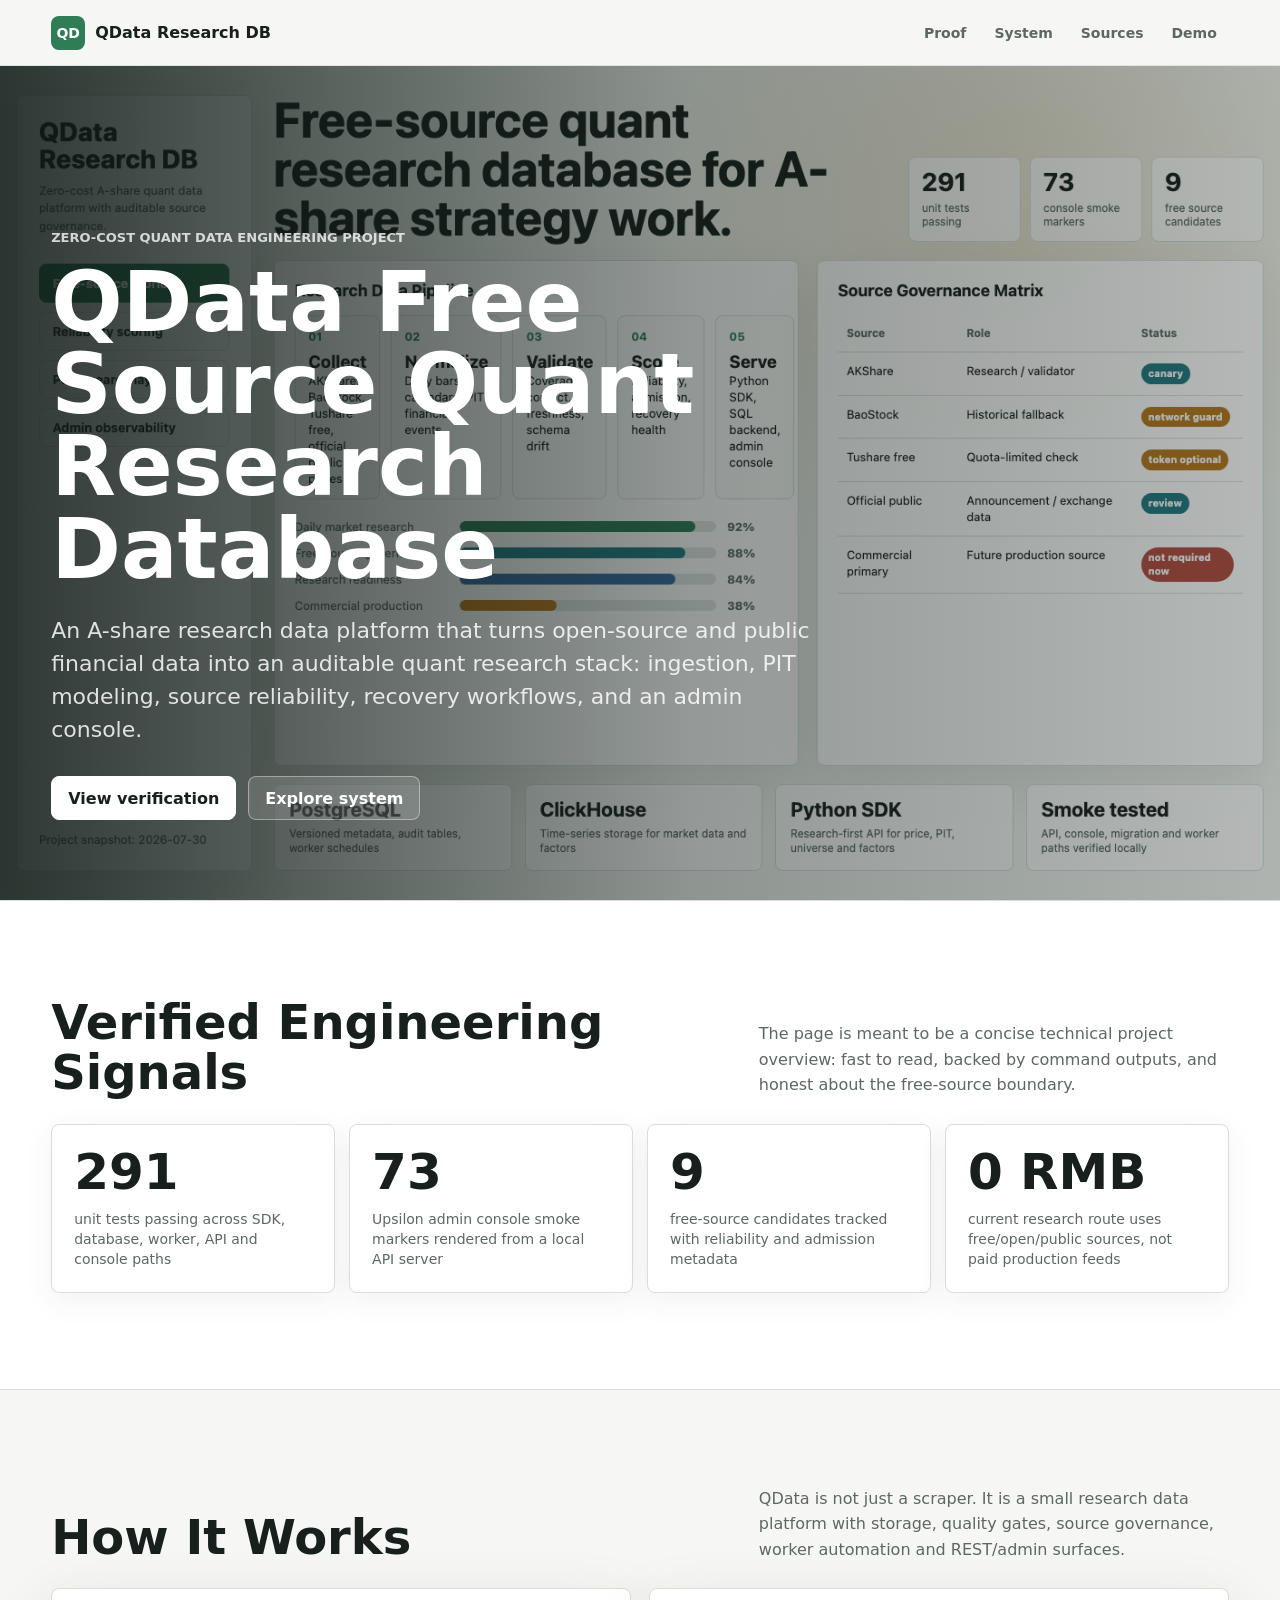
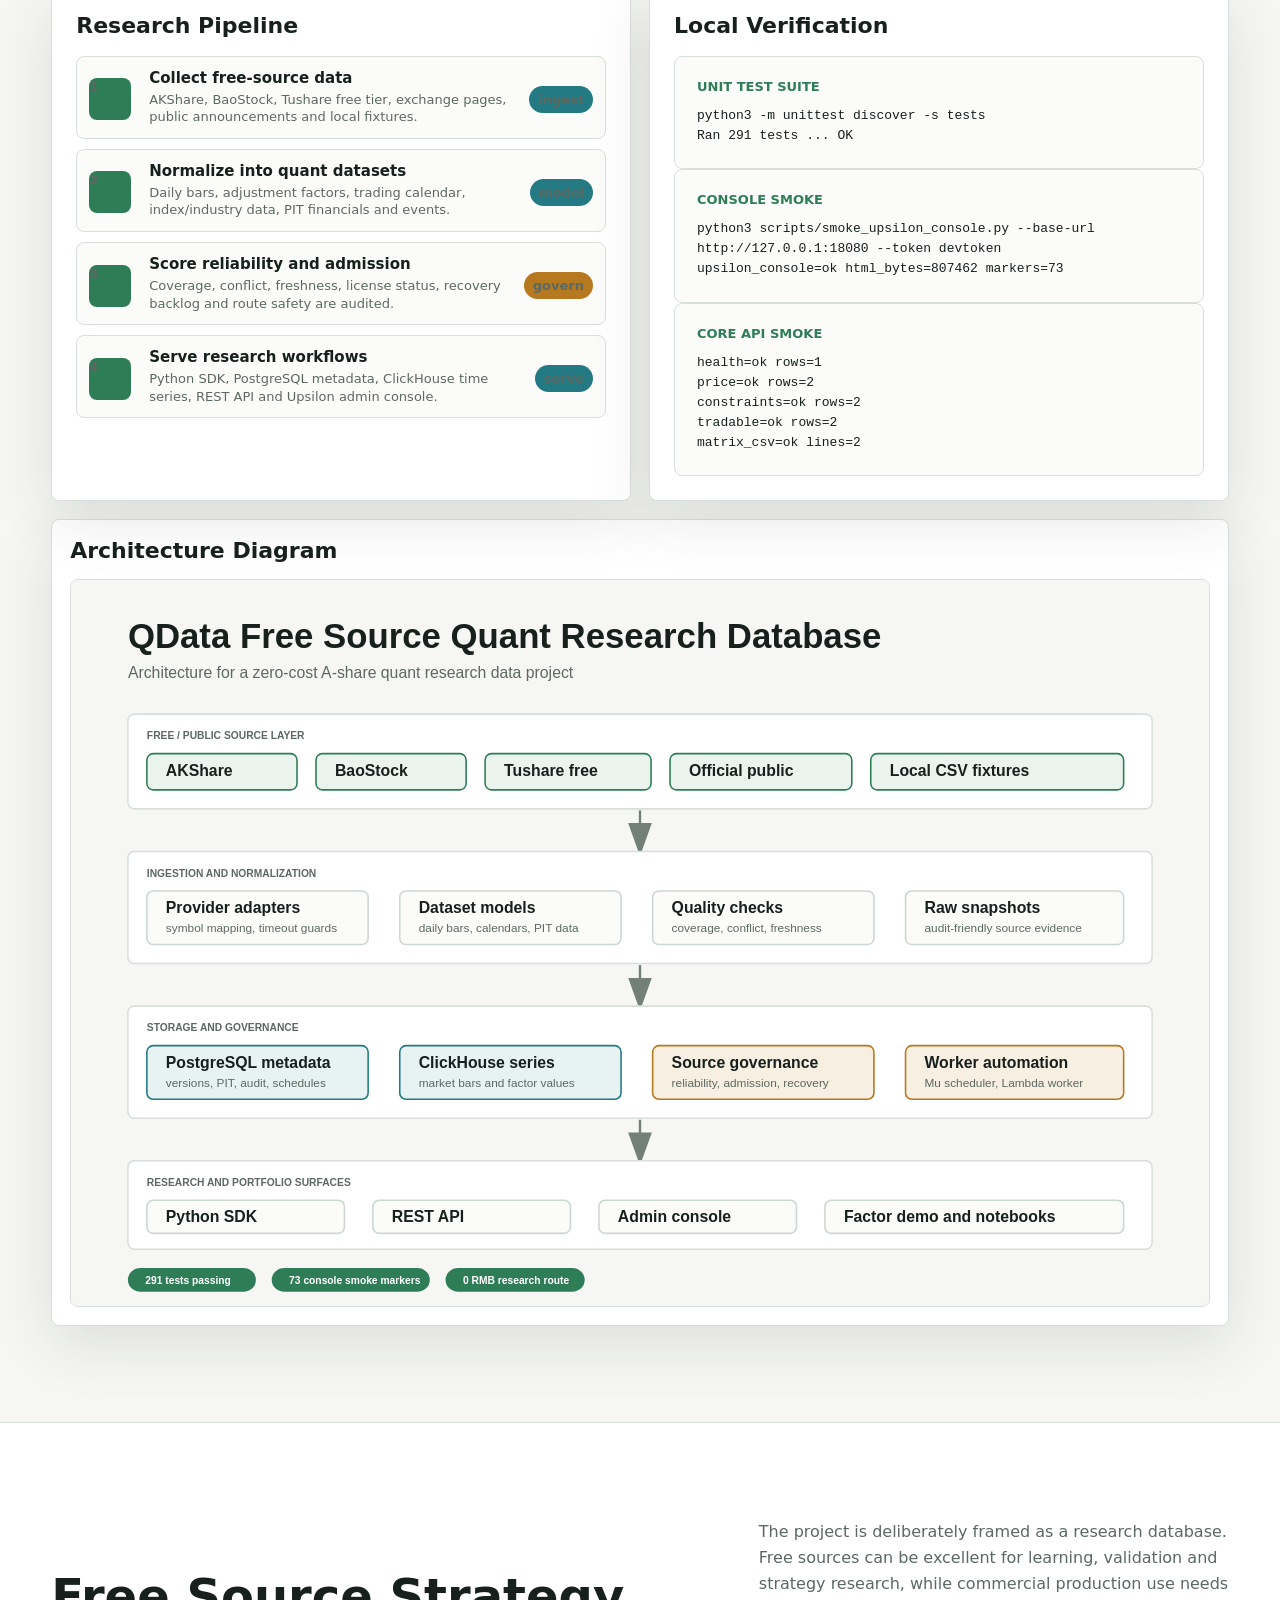
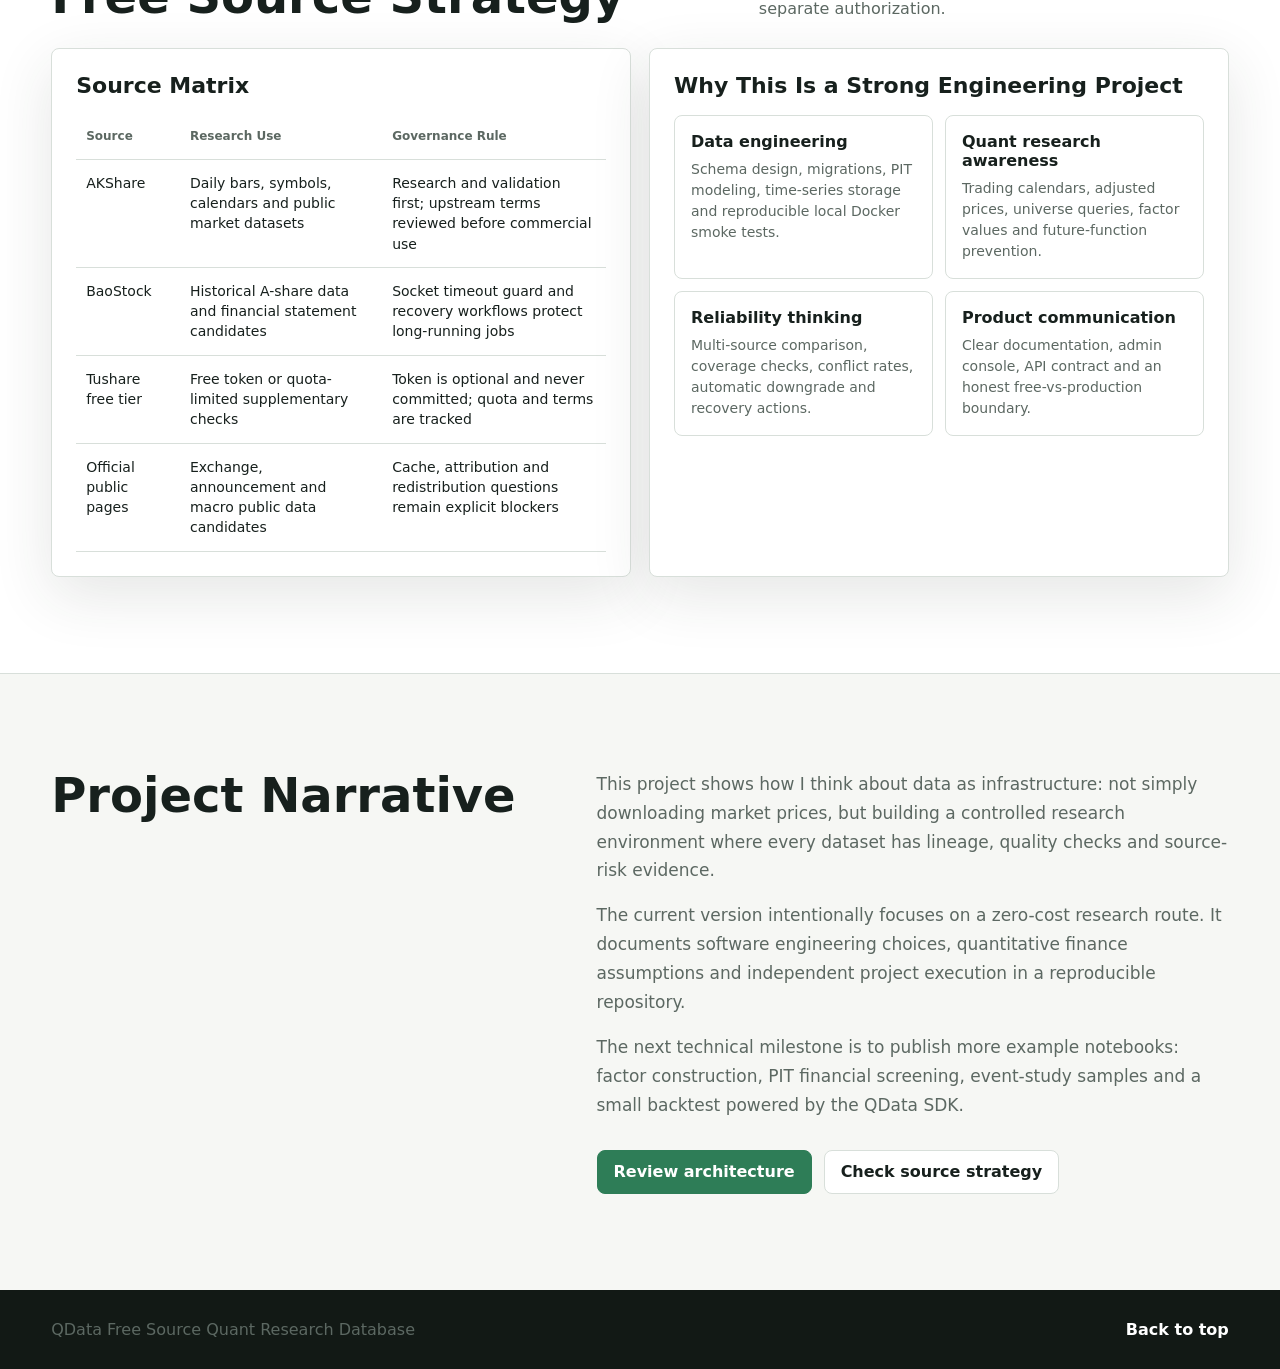
==== docs/index.html @ 0479c8e3 "Add QData free-source quant research database" ====
<!doctype html>
<html lang="en">
<head>
  <meta charset="utf-8">
  <meta name="viewport" content="width=device-width, initial-scale=1">
  <meta name="description" content="QData is a zero-cost A-share quant research database project built with free-source adapters, data quality checks, PIT research modeling and admin observability.">
  <title>QData Free Source Quant Research Database</title>
  <link rel="stylesheet" href="styles.css">
</head>
<body>
  <header class="topbar">
    <a class="brand" href="#top" aria-label="QData home">
      <span class="brand-mark">QD</span>
      <span>QData Research DB</span>
    </a>
    <nav class="nav" aria-label="Page sections">
      <a href="#proof">Proof</a>
      <a href="#system">System</a>
      <a href="#sources">Sources</a>
      <a href="#demo">Demo</a>
    </nav>
  </header>

  <main id="top">
    <section class="hero" aria-label="Project hero">
      <div class="hero-inner">
        <p class="eyebrow">Zero-cost quant data engineering project</p>
        <h1>QData Free Source Quant Research Database</h1>
        <p class="hero-copy">
          An A-share research data platform that turns open-source and public financial data into an auditable quant research stack: ingestion, PIT modeling, source reliability, recovery workflows, and an admin console.
        </p>
        <div class="hero-actions">
          <a class="button primary" href="#proof">View verification</a>
          <a class="button" href="#system">Explore system</a>
        </div>
      </div>
    </section>

    <section id="proof" class="section band">
      <div class="section-head">
        <h2 class="section-title">Verified Engineering Signals</h2>
        <p class="section-note">
          The page is meant to be a concise technical project overview: fast to read, backed by command outputs, and honest about the free-source boundary.
        </p>
      </div>
      <div class="metric-grid">
        <div class="metric">
          <strong>291</strong>
          <span>unit tests passing across SDK, database, worker, API and console paths</span>
        </div>
        <div class="metric">
          <strong>73</strong>
          <span>Upsilon admin console smoke markers rendered from a local API server</span>
        </div>
        <div class="metric">
          <strong>9</strong>
          <span>free-source candidates tracked with reliability and admission metadata</span>
        </div>
        <div class="metric">
          <strong>0 RMB</strong>
          <span>current research route uses free/open/public sources, not paid production feeds</span>
        </div>
      </div>
    </section>

    <section id="system" class="section">
      <div class="section-head">
        <h2 class="section-title">How It Works</h2>
        <p class="section-note">
          QData is not just a scraper. It is a small research data platform with storage, quality gates, source governance, worker automation and REST/admin surfaces.
        </p>
      </div>
      <div class="system-grid">
        <div class="panel">
          <h3>Research Pipeline</h3>
          <div class="pipeline">
            <div class="pipe-step">
              <span class="number">1</span>
              <div><b>Collect free-source data</b><span>AKShare, BaoStock, Tushare free tier, exchange pages, public announcements and local fixtures.</span></div>
              <span class="status">ingest</span>
            </div>
            <div class="pipe-step">
              <span class="number">2</span>
              <div><b>Normalize into quant datasets</b><span>Daily bars, adjustment factors, trading calendar, index/industry data, PIT financials and events.</span></div>
              <span class="status">model</span>
            </div>
            <div class="pipe-step">
              <span class="number">3</span>
              <div><b>Score reliability and admission</b><span>Coverage, conflict, freshness, license status, recovery backlog and route safety are audited.</span></div>
              <span class="status watch">govern</span>
            </div>
            <div class="pipe-step">
              <span class="number">4</span>
              <div><b>Serve research workflows</b><span>Python SDK, PostgreSQL metadata, ClickHouse time series, REST API and Upsilon admin console.</span></div>
              <span class="status">serve</span>
            </div>
          </div>
        </div>
        <div class="panel">
          <h3>Local Verification</h3>
          <div class="proof">
            <b>Unit test suite</b>
            <code>python3 -m unittest discover -s tests
Ran 291 tests ... OK</code>
          </div>
          <div class="proof">
            <b>Console smoke</b>
            <code>python3 scripts/smoke_upsilon_console.py --base-url http://127.0.0.1:18080 --token devtoken
upsilon_console=ok html_bytes=807462 markers=73</code>
          </div>
          <div class="proof">
            <b>Core API smoke</b>
            <code>health=ok rows=1
price=ok rows=2
constraints=ok rows=2
tradable=ok rows=2
matrix_csv=ok lines=2</code>
          </div>
        </div>
      </div>
      <div class="architecture-panel">
        <h3>Architecture Diagram</h3>
        <img src="assets/qdata-architecture.svg" alt="QData free-source quant research database architecture">
      </div>
    </section>

    <section id="sources" class="section band">
      <div class="section-head">
        <h2 class="section-title">Free Source Strategy</h2>
        <p class="section-note">
          The project is deliberately framed as a research database. Free sources can be excellent for learning, validation and strategy research, while commercial production use needs separate authorization.
        </p>
      </div>
      <div class="system-grid">
        <div class="panel table-scroll">
          <h3>Source Matrix</h3>
          <table class="source-table">
            <thead>
              <tr>
                <th>Source</th>
                <th>Research Use</th>
                <th>Governance Rule</th>
              </tr>
            </thead>
            <tbody>
              <tr>
                <td>AKShare</td>
                <td>Daily bars, symbols, calendars and public market datasets</td>
                <td>Research and validation first; upstream terms reviewed before commercial use</td>
              </tr>
              <tr>
                <td>BaoStock</td>
                <td>Historical A-share data and financial statement candidates</td>
                <td>Socket timeout guard and recovery workflows protect long-running jobs</td>
              </tr>
              <tr>
                <td>Tushare free tier</td>
                <td>Free token or quota-limited supplementary checks</td>
                <td>Token is optional and never committed; quota and terms are tracked</td>
              </tr>
              <tr>
                <td>Official public pages</td>
                <td>Exchange, announcement and macro public data candidates</td>
                <td>Cache, attribution and redistribution questions remain explicit blockers</td>
              </tr>
            </tbody>
          </table>
        </div>
        <div class="panel">
          <h3>Why This Is a Strong Engineering Project</h3>
          <div class="skills">
            <div class="skill"><b>Data engineering</b><span>Schema design, migrations, PIT modeling, time-series storage and reproducible local Docker smoke tests.</span></div>
            <div class="skill"><b>Quant research awareness</b><span>Trading calendars, adjusted prices, universe queries, factor values and future-function prevention.</span></div>
            <div class="skill"><b>Reliability thinking</b><span>Multi-source comparison, coverage checks, conflict rates, automatic downgrade and recovery actions.</span></div>
            <div class="skill"><b>Product communication</b><span>Clear documentation, admin console, API contract and an honest free-vs-production boundary.</span></div>
          </div>
        </div>
      </div>
    </section>

    <section id="demo" class="section">
      <div class="story">
        <div>
          <h2 class="section-title">Project Narrative</h2>
        </div>
        <div>
          <p>
            This project shows how I think about data as infrastructure: not simply downloading market prices, but building a controlled research environment where every dataset has lineage, quality checks and source-risk evidence.
          </p>
          <p>
            The current version intentionally focuses on a zero-cost research route. It documents software engineering choices, quantitative finance assumptions and independent project execution in a reproducible repository.
          </p>
          <p>
            The next technical milestone is to publish more example notebooks: factor construction, PIT financial screening, event-study samples and a small backtest powered by the QData SDK.
          </p>
          <div class="hero-actions">
            <a class="button primary" href="#system">Review architecture</a>
            <a class="button" href="#sources">Check source strategy</a>
          </div>
        </div>
      </div>
    </section>
  </main>

  <footer class="footer">
    <div class="footer-inner">
      <span>QData Free Source Quant Research Database</span>
      <a href="#top">Back to top</a>
    </div>
  </footer>
</body>
</html>
---- docs/styles.css ----
:root {
  --ink: #17201d;
  --muted: #5c6862;
  --paper: #f6f7f4;
  --panel: #ffffff;
  --line: #d8dfda;
  --green: #2e7d57;
  --teal: #247a83;
  --gold: #b7791f;
  --blue: #396a9f;
  --red: #b44d42;
  --shadow: 0 18px 60px rgba(39, 51, 45, 0.12);
}

* {
  box-sizing: border-box;
}

html {
  scroll-behavior: smooth;
}

body {
  margin: 0;
  color: var(--ink);
  background: var(--paper);
  font-family: Inter, ui-sans-serif, system-ui, -apple-system, BlinkMacSystemFont, "Segoe UI", sans-serif;
}

a {
  color: inherit;
  text-decoration: none;
}

.topbar {
  position: sticky;
  top: 0;
  z-index: 20;
  display: flex;
  align-items: center;
  justify-content: space-between;
  gap: 20px;
  min-height: 66px;
  padding: 0 clamp(18px, 4vw, 56px);
  border-bottom: 1px solid rgba(216, 223, 218, 0.76);
  background: rgba(246, 247, 244, 0.92);
  backdrop-filter: blur(16px);
}

.brand {
  display: flex;
  align-items: center;
  gap: 10px;
  min-width: 0;
  font-weight: 780;
  letter-spacing: 0;
}

.brand-mark {
  display: grid;
  place-items: center;
  width: 34px;
  height: 34px;
  flex: 0 0 auto;
  border-radius: 8px;
  color: #fff;
  background: var(--green);
  font-size: 14px;
}

.nav {
  display: flex;
  align-items: center;
  gap: 4px;
}

.nav a {
  border-radius: 8px;
  padding: 9px 12px;
  color: var(--muted);
  font-size: 14px;
  font-weight: 650;
}

.nav a:hover {
  color: var(--ink);
  background: #e8eee9;
}

.hero {
  min-height: calc(100vh - 66px);
  display: grid;
  align-items: end;
  padding: clamp(72px, 11vw, 150px) clamp(18px, 4vw, 56px) clamp(40px, 7vw, 80px);
  color: #fff;
  background-image:
    linear-gradient(90deg, rgba(13, 24, 20, 0.86), rgba(13, 24, 20, 0.44) 54%, rgba(13, 24, 20, 0.30)),
    url("assets/qdata-research-preview.png");
  background-size: cover;
  background-position: center;
}

.hero-inner {
  width: min(980px, 100%);
}

.eyebrow {
  margin: 0 0 16px;
  color: rgba(255, 255, 255, 0.78);
  font-size: 13px;
  font-weight: 760;
  letter-spacing: 0;
  text-transform: uppercase;
}

h1 {
  max-width: 860px;
  margin: 0;
  font-size: clamp(42px, 7vw, 84px);
  line-height: 0.98;
  letter-spacing: 0;
}

.hero-copy {
  max-width: 760px;
  margin: 24px 0 0;
  color: rgba(255, 255, 255, 0.84);
  font-size: clamp(17px, 2vw, 22px);
  line-height: 1.5;
}

.hero-actions {
  display: flex;
  flex-wrap: wrap;
  gap: 12px;
  margin-top: 30px;
}

.button {
  display: inline-flex;
  align-items: center;
  justify-content: center;
  min-height: 44px;
  border: 1px solid rgba(255, 255, 255, 0.38);
  border-radius: 8px;
  padding: 0 16px;
  color: #fff;
  font-weight: 720;
  background: rgba(255, 255, 255, 0.14);
}

.button.primary {
  color: var(--ink);
  border-color: #fff;
  background: #fff;
}

.section .button {
  color: var(--ink);
  border-color: var(--line);
  background: #fff;
}

.section .button.primary {
  color: #fff;
  border-color: var(--green);
  background: var(--green);
}

.section {
  padding: clamp(56px, 8vw, 96px) clamp(18px, 4vw, 56px);
}

.section.band {
  border-block: 1px solid var(--line);
  background: #fff;
}

.section-head {
  display: flex;
  align-items: end;
  justify-content: space-between;
  gap: 24px;
  max-width: 1180px;
  margin: 0 auto 26px;
}

.section-title {
  margin: 0;
  font-size: clamp(30px, 4vw, 48px);
  line-height: 1.05;
  letter-spacing: 0;
}

.section-note {
  max-width: 470px;
  margin: 0;
  color: var(--muted);
  font-size: 16px;
  line-height: 1.6;
}

.metric-grid {
  display: grid;
  grid-template-columns: repeat(4, minmax(0, 1fr));
  gap: 14px;
  max-width: 1180px;
  margin: 0 auto;
}

.metric {
  min-height: 144px;
  border: 1px solid var(--line);
  border-radius: 8px;
  padding: 22px;
  background: var(--panel);
  box-shadow: 0 8px 30px rgba(39, 51, 45, 0.07);
}

.metric strong {
  display: block;
  font-size: clamp(34px, 4vw, 50px);
  line-height: 1;
  letter-spacing: 0;
}

.metric span {
  display: block;
  margin-top: 12px;
  color: var(--muted);
  font-size: 14px;
  line-height: 1.45;
}

.system-grid {
  display: grid;
  grid-template-columns: 1fr 1fr;
  gap: 18px;
  max-width: 1180px;
  margin: 0 auto;
}

.panel {
  min-width: 0;
  border: 1px solid var(--line);
  border-radius: 8px;
  padding: 24px;
  background: var(--panel);
  box-shadow: var(--shadow);
}

.panel h3 {
  margin: 0 0 16px;
  font-size: 22px;
  line-height: 1.2;
  letter-spacing: 0;
}

.pipeline {
  display: grid;
  gap: 10px;
}

.pipe-step {
  display: grid;
  grid-template-columns: 46px 1fr auto;
  align-items: center;
  gap: 14px;
  min-height: 70px;
  border: 1px solid var(--line);
  border-radius: 8px;
  padding: 12px;
  background: #fbfcfa;
}

.number {
  display: grid;
  place-items: center;
  width: 42px;
  height: 42px;
  border-radius: 8px;
  color: #fff;
  background: var(--green);
  font-weight: 780;
}

.pipe-step b {
  display: block;
  font-size: 15px;
}

.pipe-step span {
  display: block;
  margin-top: 4px;
  color: var(--muted);
  font-size: 13px;
  line-height: 1.35;
}

.status {
  border-radius: 999px;
  padding: 5px 9px;
  color: #fff;
  background: var(--teal);
  font-size: 12px;
  font-weight: 720;
  white-space: nowrap;
}

.status.watch {
  background: var(--gold);
}

.status.block {
  background: var(--red);
}

.source-table {
  width: 100%;
  border-collapse: collapse;
  font-size: 14px;
}

.source-table th,
.source-table td {
  border-bottom: 1px solid var(--line);
  padding: 13px 10px;
  text-align: left;
  vertical-align: top;
  line-height: 1.45;
}

.source-table th {
  color: var(--muted);
  font-size: 12px;
  font-weight: 760;
}

.architecture-panel {
  max-width: 1180px;
  margin: 18px auto 0;
  border: 1px solid var(--line);
  border-radius: 8px;
  padding: 18px;
  background: var(--panel);
  box-shadow: var(--shadow);
}

.architecture-panel h3 {
  margin: 0 0 14px;
  font-size: 22px;
  line-height: 1.2;
}

.architecture-panel img {
  display: block;
  width: 100%;
  height: auto;
  border: 1px solid var(--line);
  border-radius: 8px;
  background: #f6f7f4;
}

.proof-grid {
  display: grid;
  grid-template-columns: repeat(3, minmax(0, 1fr));
  gap: 14px;
  max-width: 1180px;
  margin: 0 auto;
}

.proof {
  border: 1px solid var(--line);
  border-radius: 8px;
  padding: 22px;
  background: #fbfcfa;
}

.proof b {
  display: block;
  color: var(--green);
  font-size: 13px;
  text-transform: uppercase;
}

.proof code {
  display: block;
  margin-top: 12px;
  color: var(--ink);
  font-family: "SFMono-Regular", Consolas, monospace;
  font-size: 13px;
  line-height: 1.55;
  white-space: pre-wrap;
  word-break: break-word;
}

.story {
  max-width: 1180px;
  margin: 0 auto;
  display: grid;
  grid-template-columns: 0.9fr 1.1fr;
  gap: 28px;
}

.story p {
  margin: 0 0 16px;
  color: var(--muted);
  font-size: 17px;
  line-height: 1.7;
}

.skills {
  display: grid;
  grid-template-columns: repeat(2, minmax(0, 1fr));
  gap: 12px;
}

.skill {
  border: 1px solid var(--line);
  border-radius: 8px;
  padding: 16px;
  background: var(--panel);
}

.skill b {
  display: block;
  margin-bottom: 8px;
}

.skill span {
  color: var(--muted);
  font-size: 14px;
  line-height: 1.5;
}

.footer {
  padding: 30px clamp(18px, 4vw, 56px);
  color: var(--muted);
  background: #121915;
}

.footer-inner {
  display: flex;
  align-items: center;
  justify-content: space-between;
  gap: 20px;
  max-width: 1180px;
  margin: 0 auto;
}

.footer a {
  color: #fff;
  font-weight: 720;
}

@media (max-width: 860px) {
  .topbar {
    align-items: flex-start;
    flex-direction: column;
    padding-block: 14px;
  }

  .nav {
    width: 100%;
    overflow-x: auto;
    padding-bottom: 2px;
  }

  .hero {
    min-height: 720px;
    background-position: 64% center;
  }

  .section-head,
  .story,
  .system-grid {
    grid-template-columns: 1fr;
  }

  .section-head {
    display: grid;
  }

  .metric-grid,
  .proof-grid,
  .skills {
    grid-template-columns: 1fr;
  }

  .pipe-step {
    grid-template-columns: 42px 1fr;
  }

  .pipe-step .status {
    grid-column: 2;
    justify-self: start;
  }

  .source-table {
    min-width: 640px;
  }

  .table-scroll {
    overflow-x: auto;
  }

  .footer-inner {
    align-items: flex-start;
    flex-direction: column;
  }
}
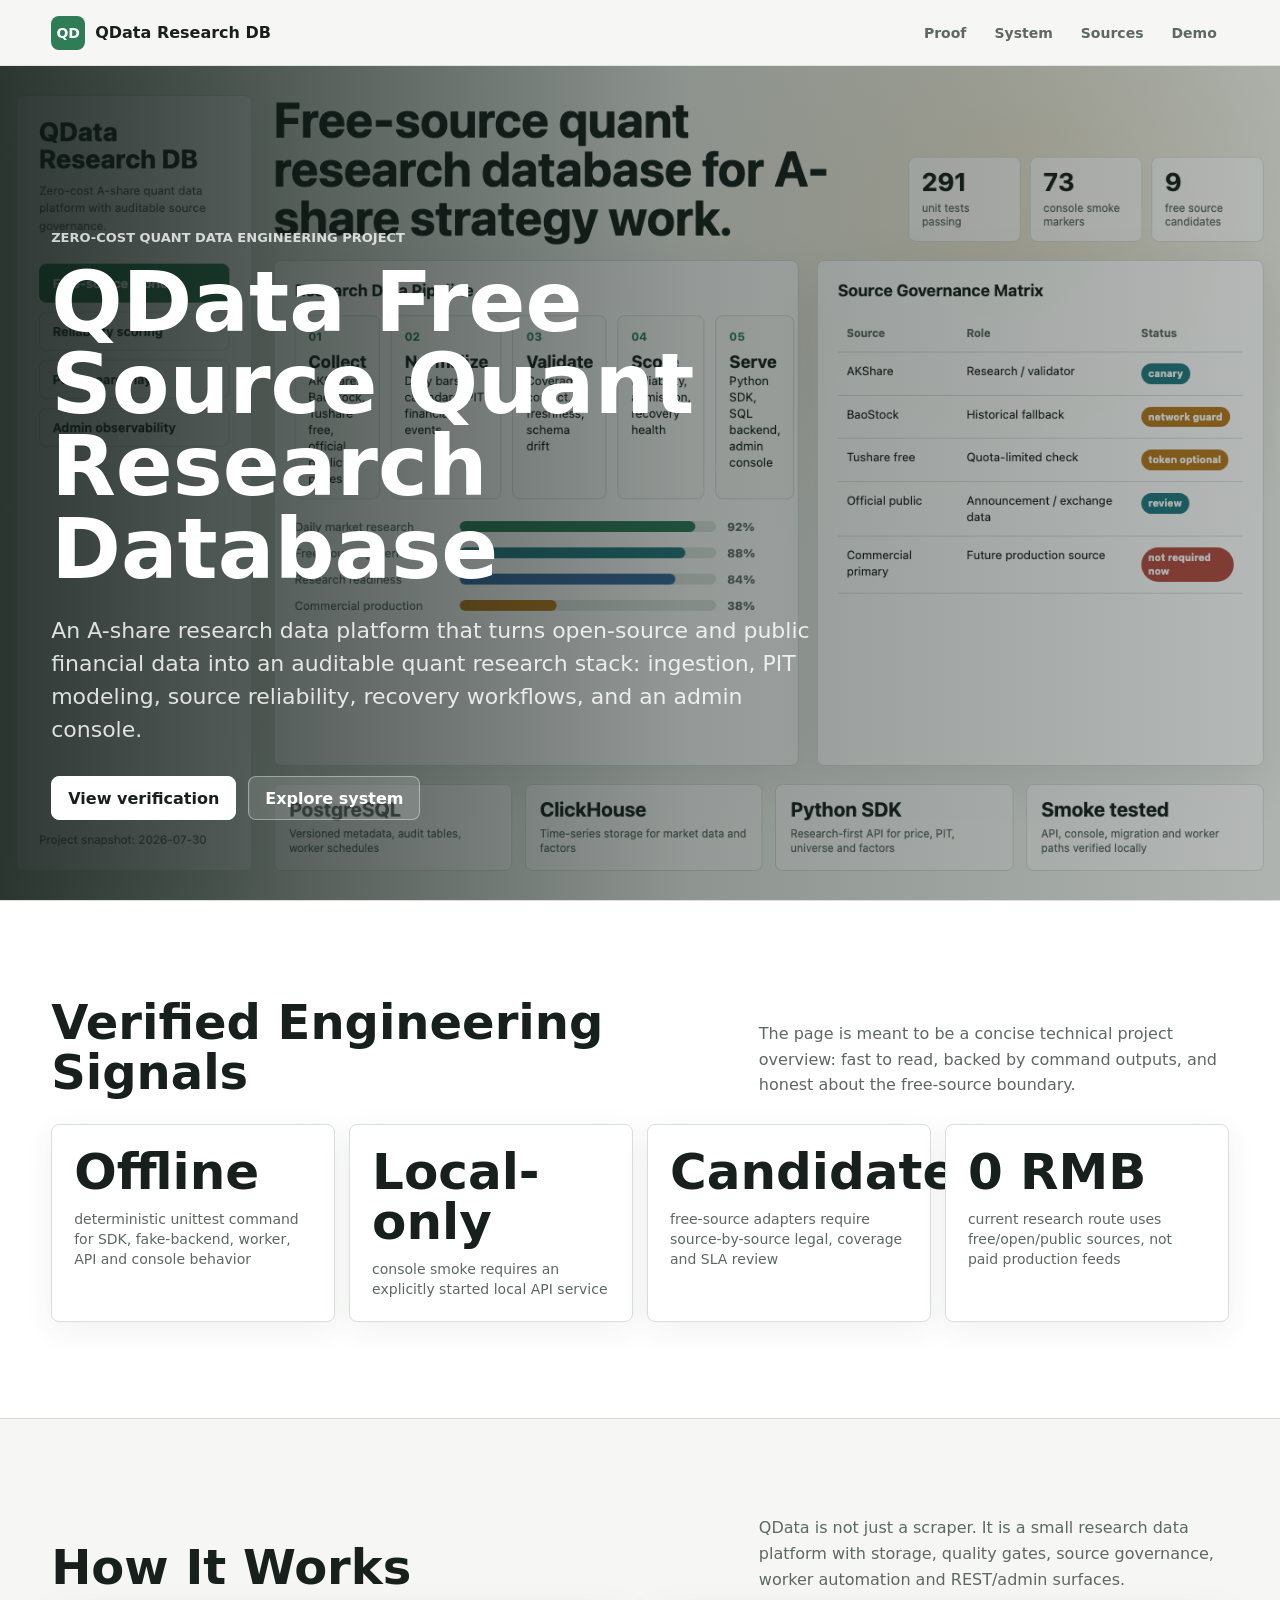
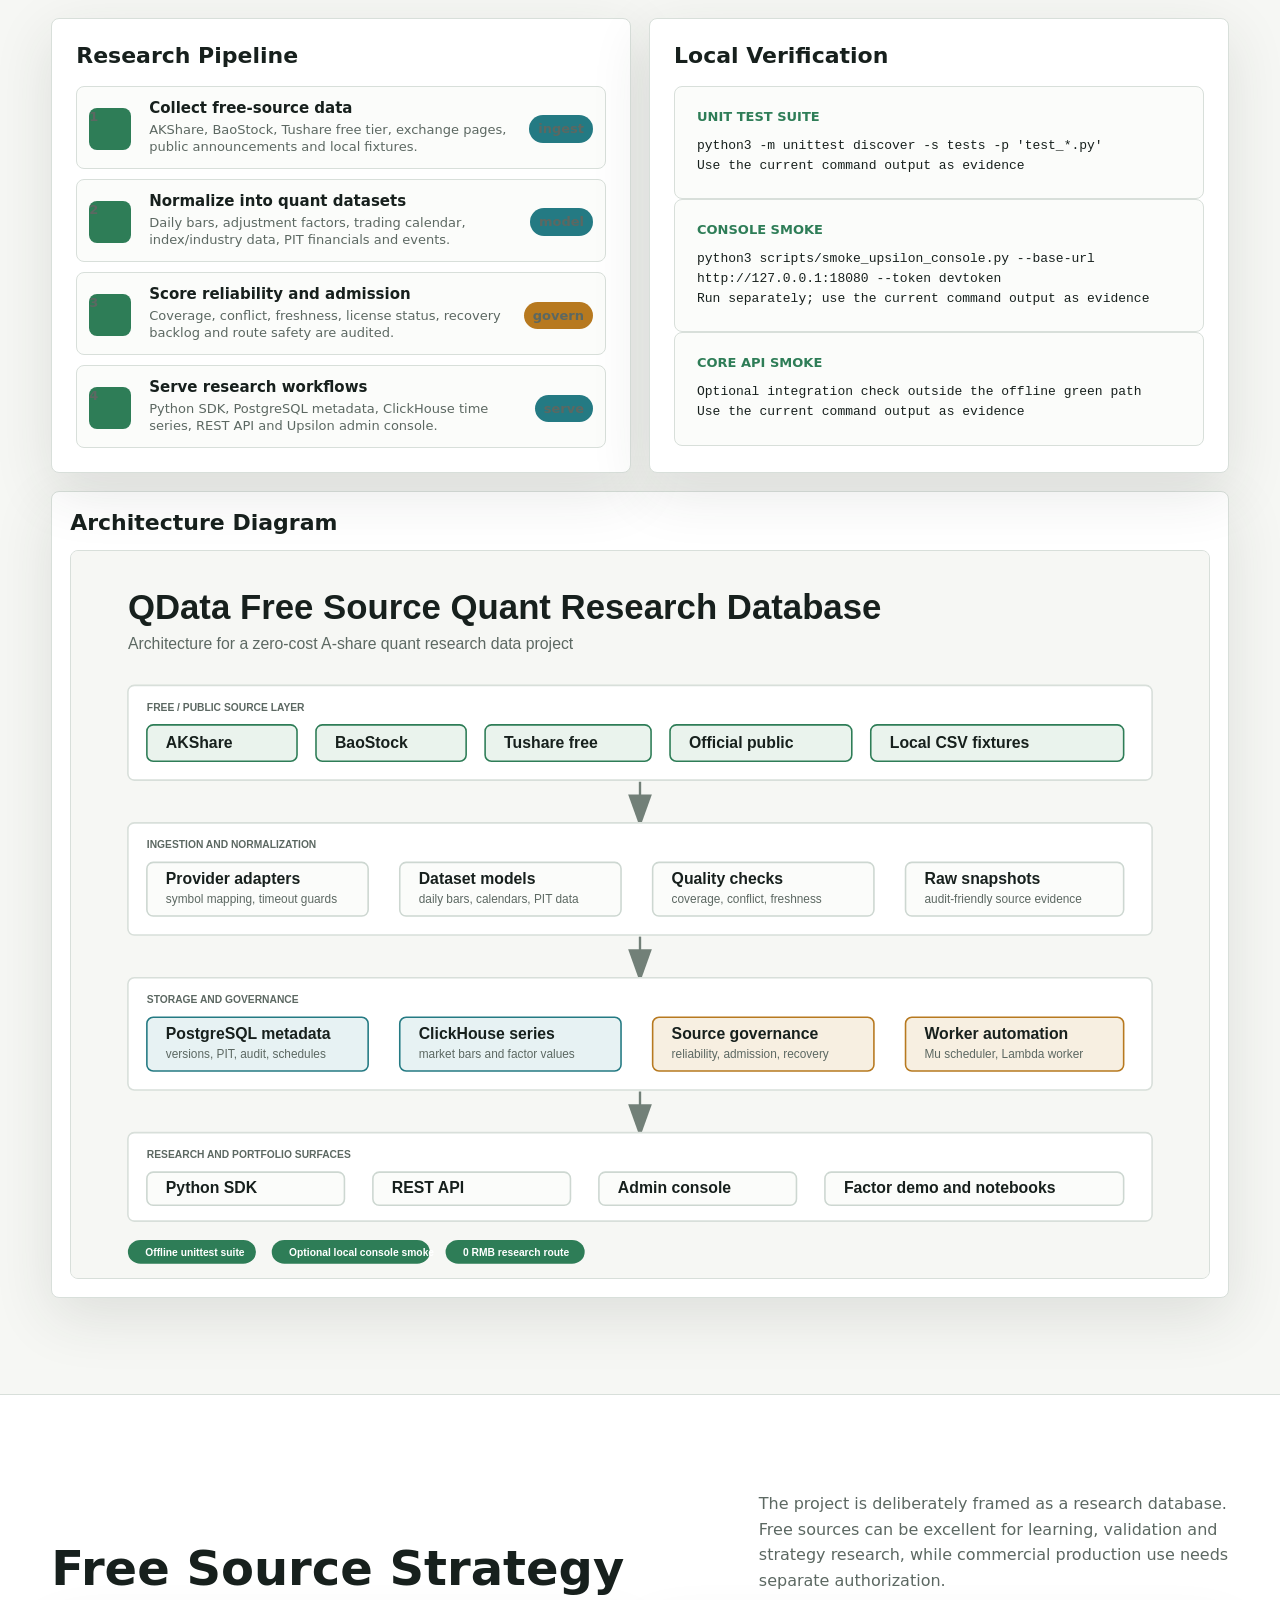
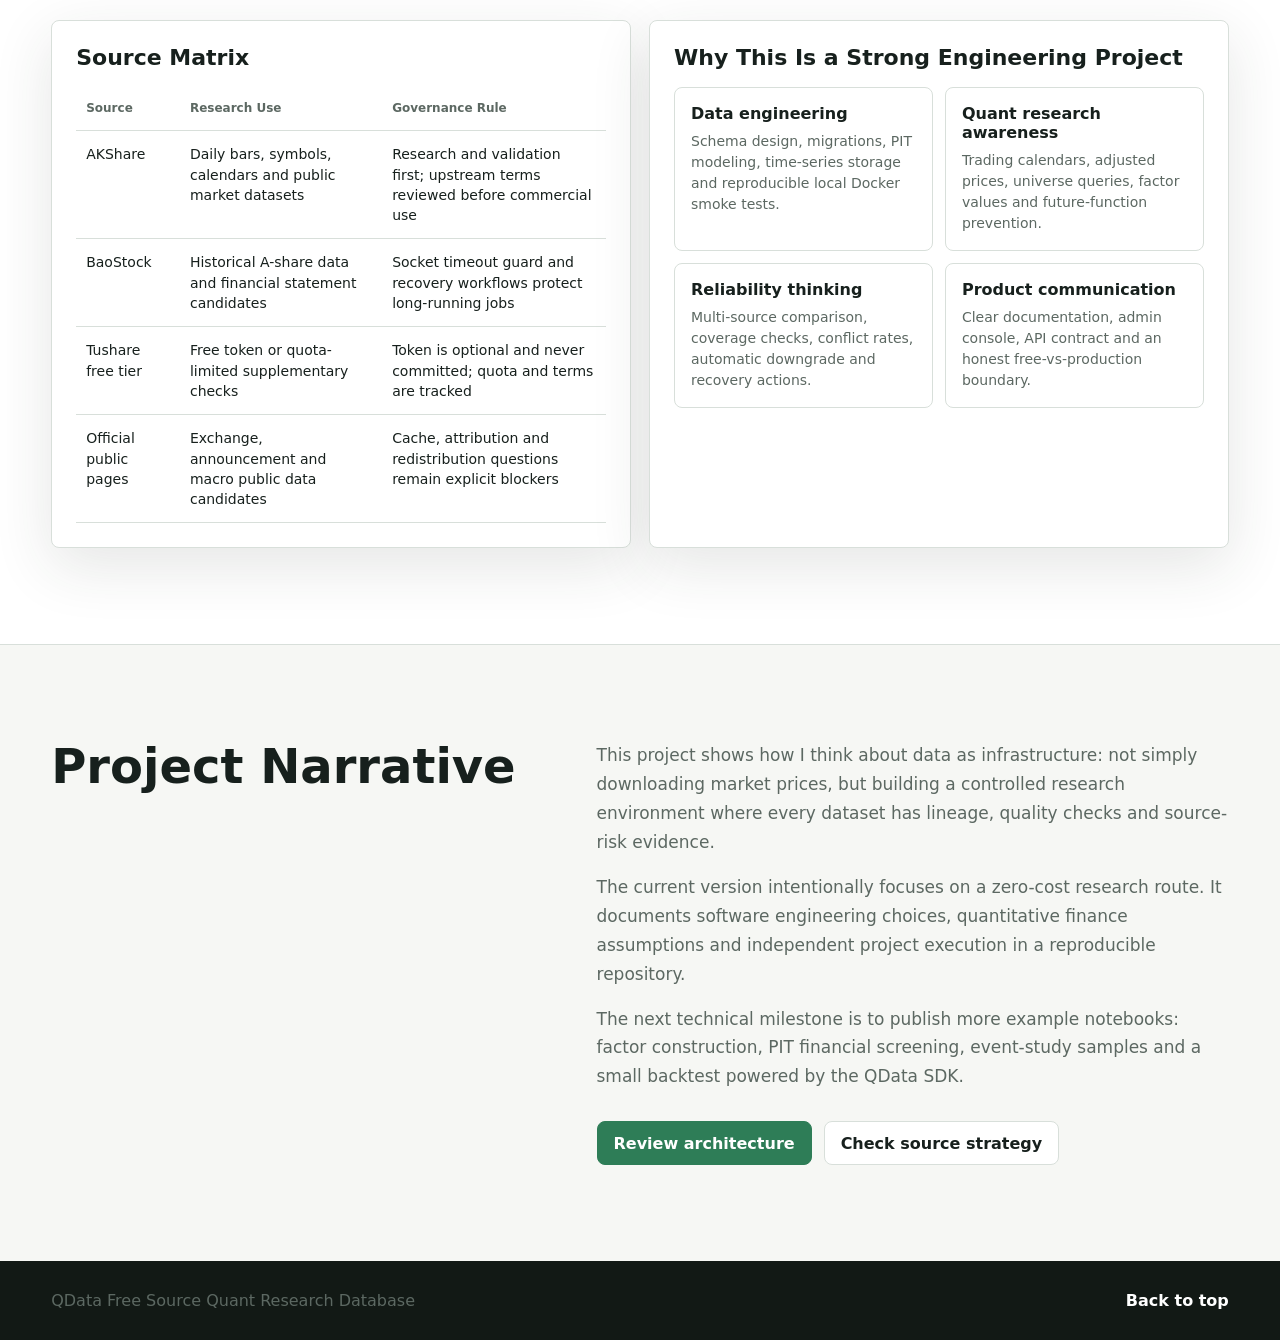
==== commit c554cfd8: "fix: make public verification claims reproducible" ====
--- a/docs/index.html
+++ b/docs/index.html
@@ -45,16 +45,16 @@
       </div>
       <div class="metric-grid">
         <div class="metric">
-          <strong>291</strong>
-          <span>unit tests passing across SDK, database, worker, API and console paths</span>
-        </div>
-        <div class="metric">
-          <strong>73</strong>
-          <span>Upsilon admin console smoke markers rendered from a local API server</span>
-        </div>
-        <div class="metric">
-          <strong>9</strong>
-          <span>free-source candidates tracked with reliability and admission metadata</span>
+          <strong>Offline</strong>
+          <span>deterministic unittest command for SDK, fake-backend, worker, API and console behavior</span>
+        </div>
+        <div class="metric">
+          <strong>Local-only</strong>
+          <span>console smoke requires an explicitly started local API service</span>
+        </div>
+        <div class="metric">
+          <strong>Candidates</strong>
+          <span>free-source adapters require source-by-source legal, coverage and SLA review</span>
         </div>
         <div class="metric">
           <strong>0 RMB</strong>
@@ -100,21 +100,18 @@
           <h3>Local Verification</h3>
           <div class="proof">
             <b>Unit test suite</b>
-            <code>python3 -m unittest discover -s tests
-Ran 291 tests ... OK</code>
+            <code>python3 -m unittest discover -s tests -p 'test_*.py'
+Use the current command output as evidence</code>
           </div>
           <div class="proof">
             <b>Console smoke</b>
             <code>python3 scripts/smoke_upsilon_console.py --base-url http://127.0.0.1:18080 --token devtoken
-upsilon_console=ok html_bytes=807462 markers=73</code>
+Run separately; use the current command output as evidence</code>
           </div>
           <div class="proof">
             <b>Core API smoke</b>
-            <code>health=ok rows=1
-price=ok rows=2
-constraints=ok rows=2
-tradable=ok rows=2
-matrix_csv=ok lines=2</code>
+            <code>Optional integration check outside the offline green path
+Use the current command output as evidence</code>
           </div>
         </div>
       </div>
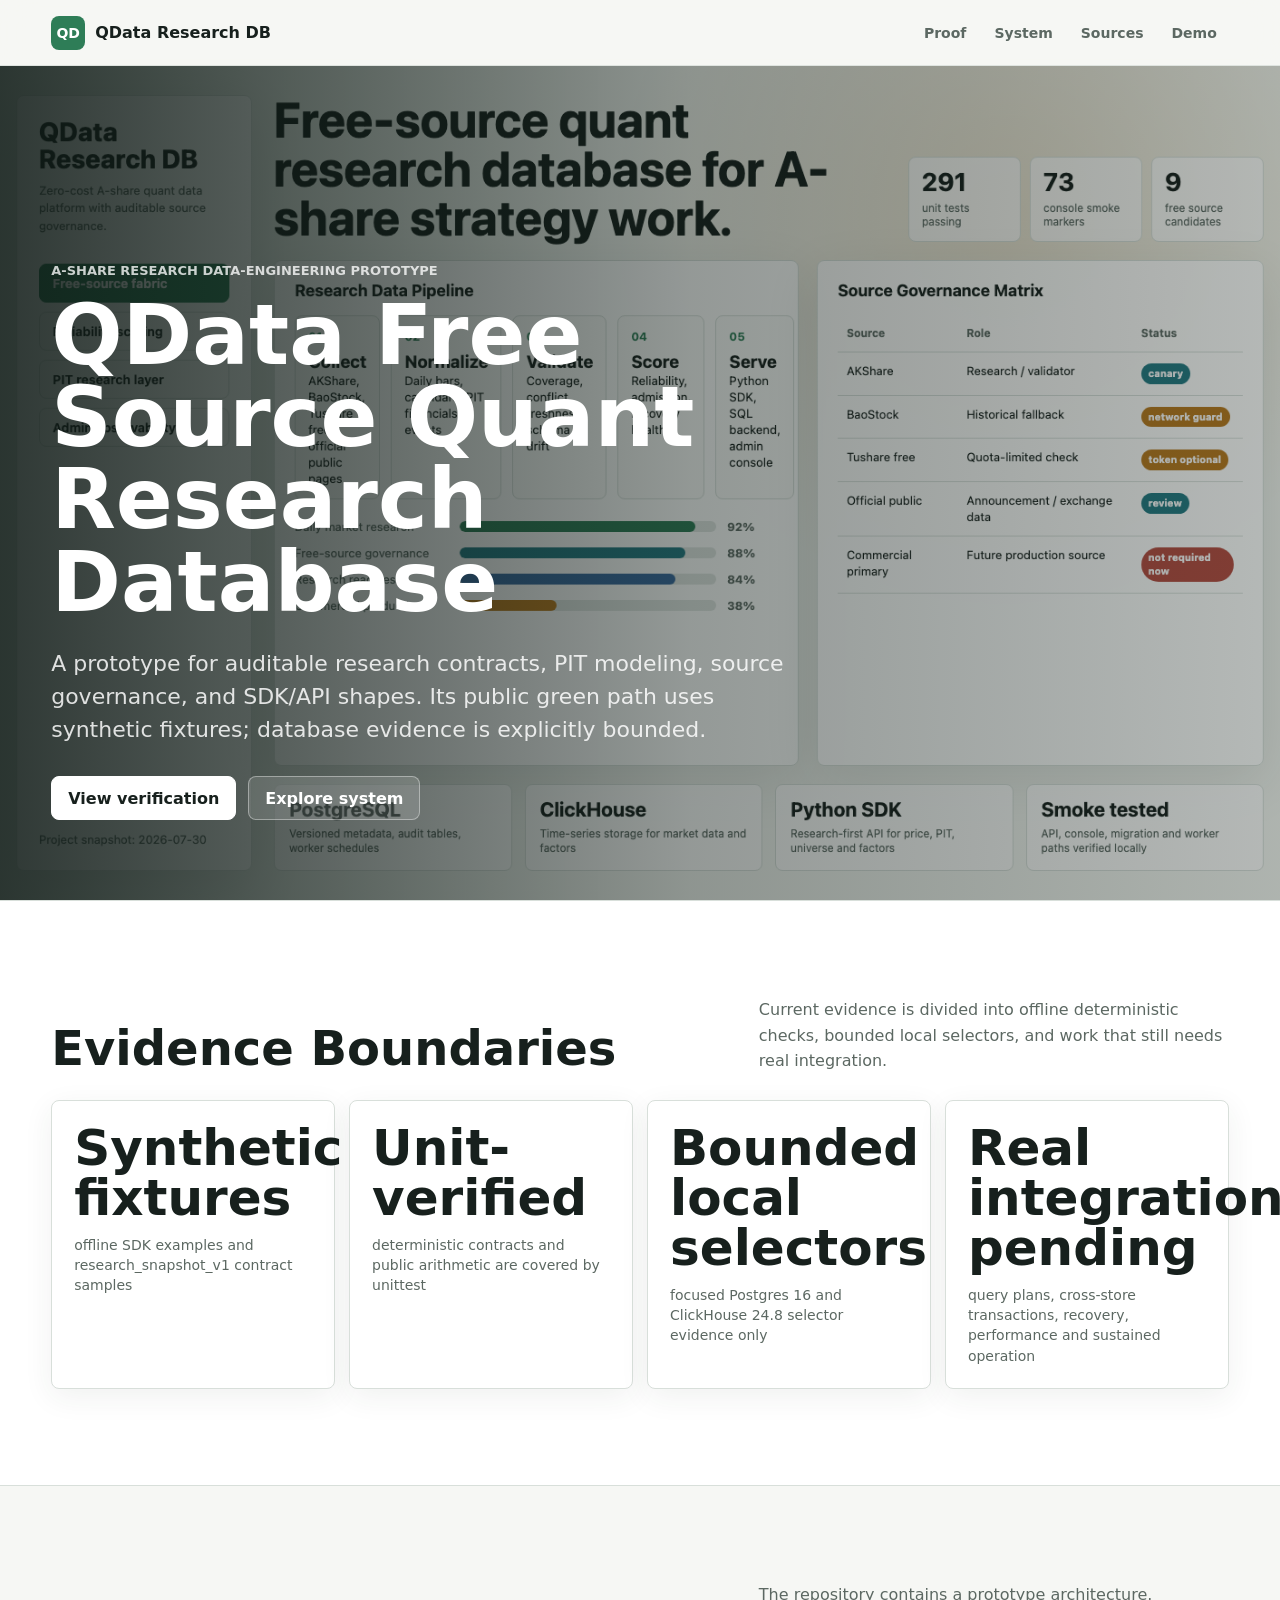
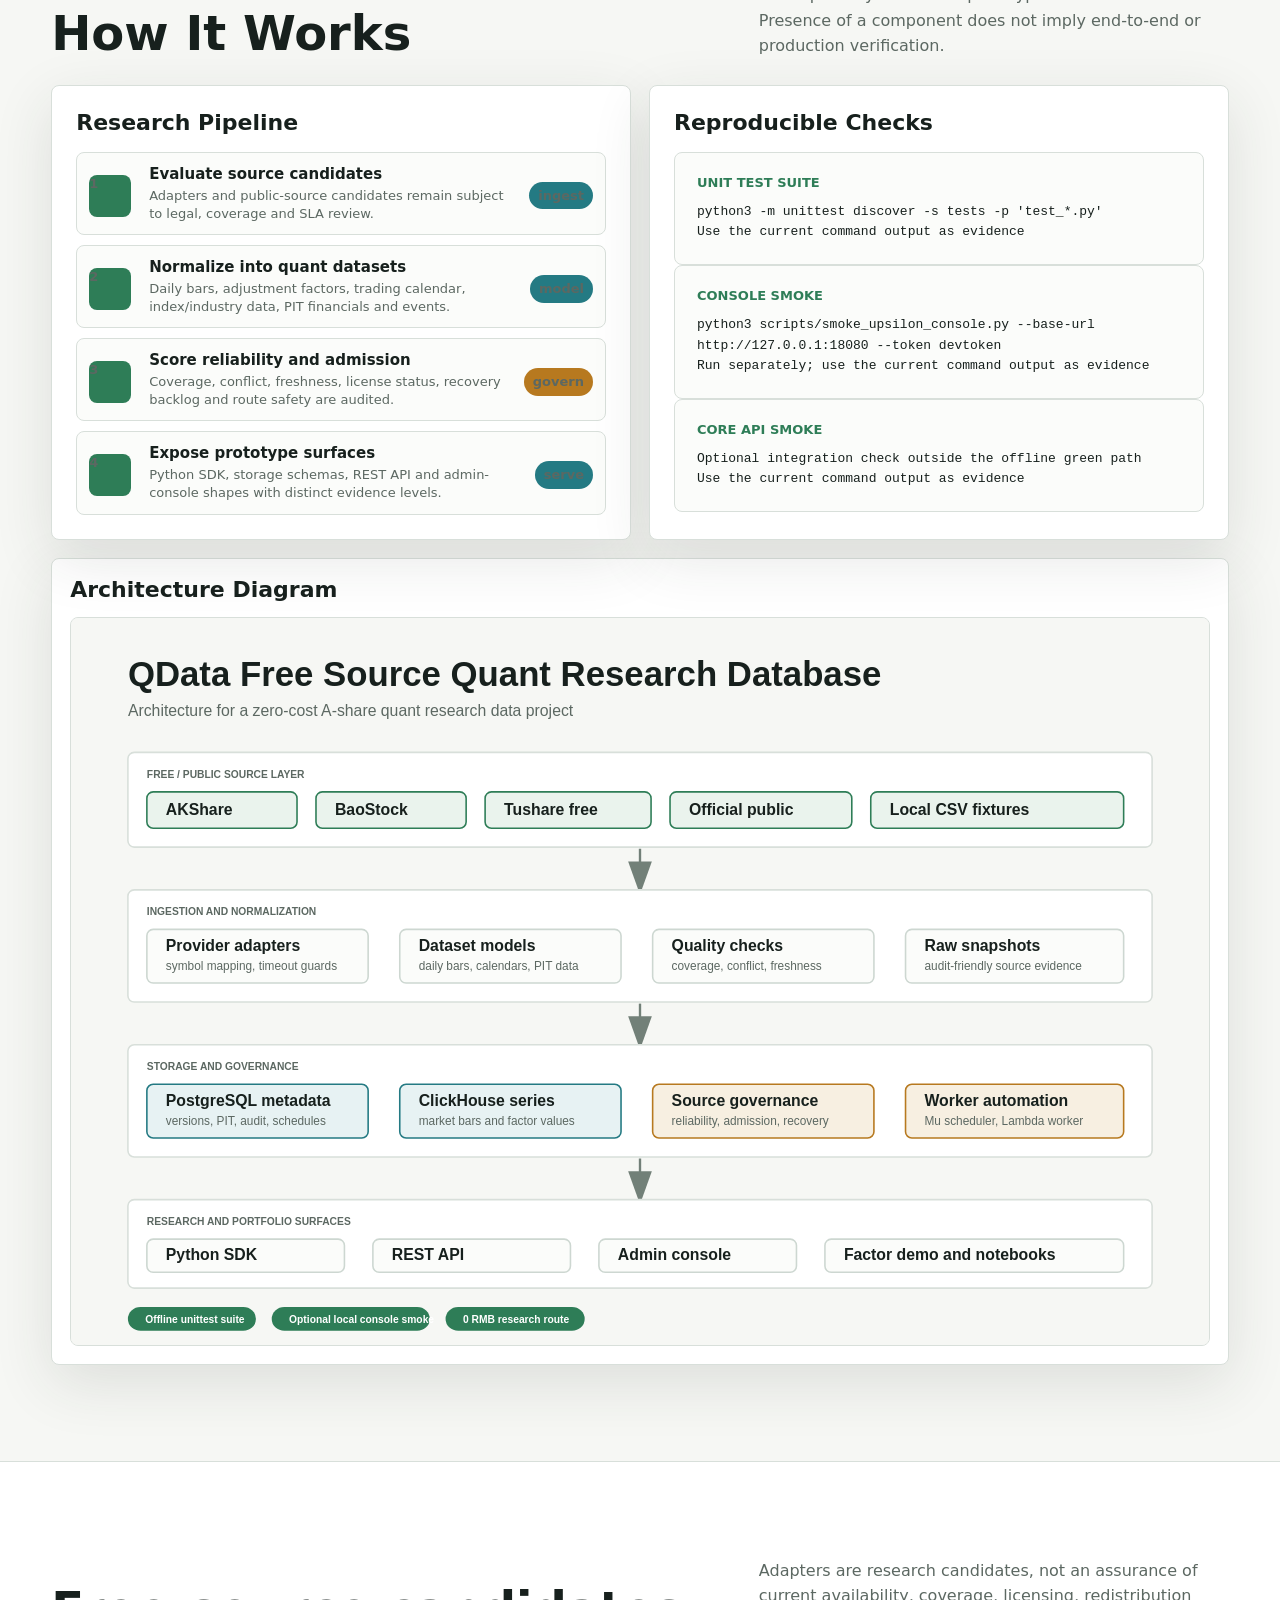
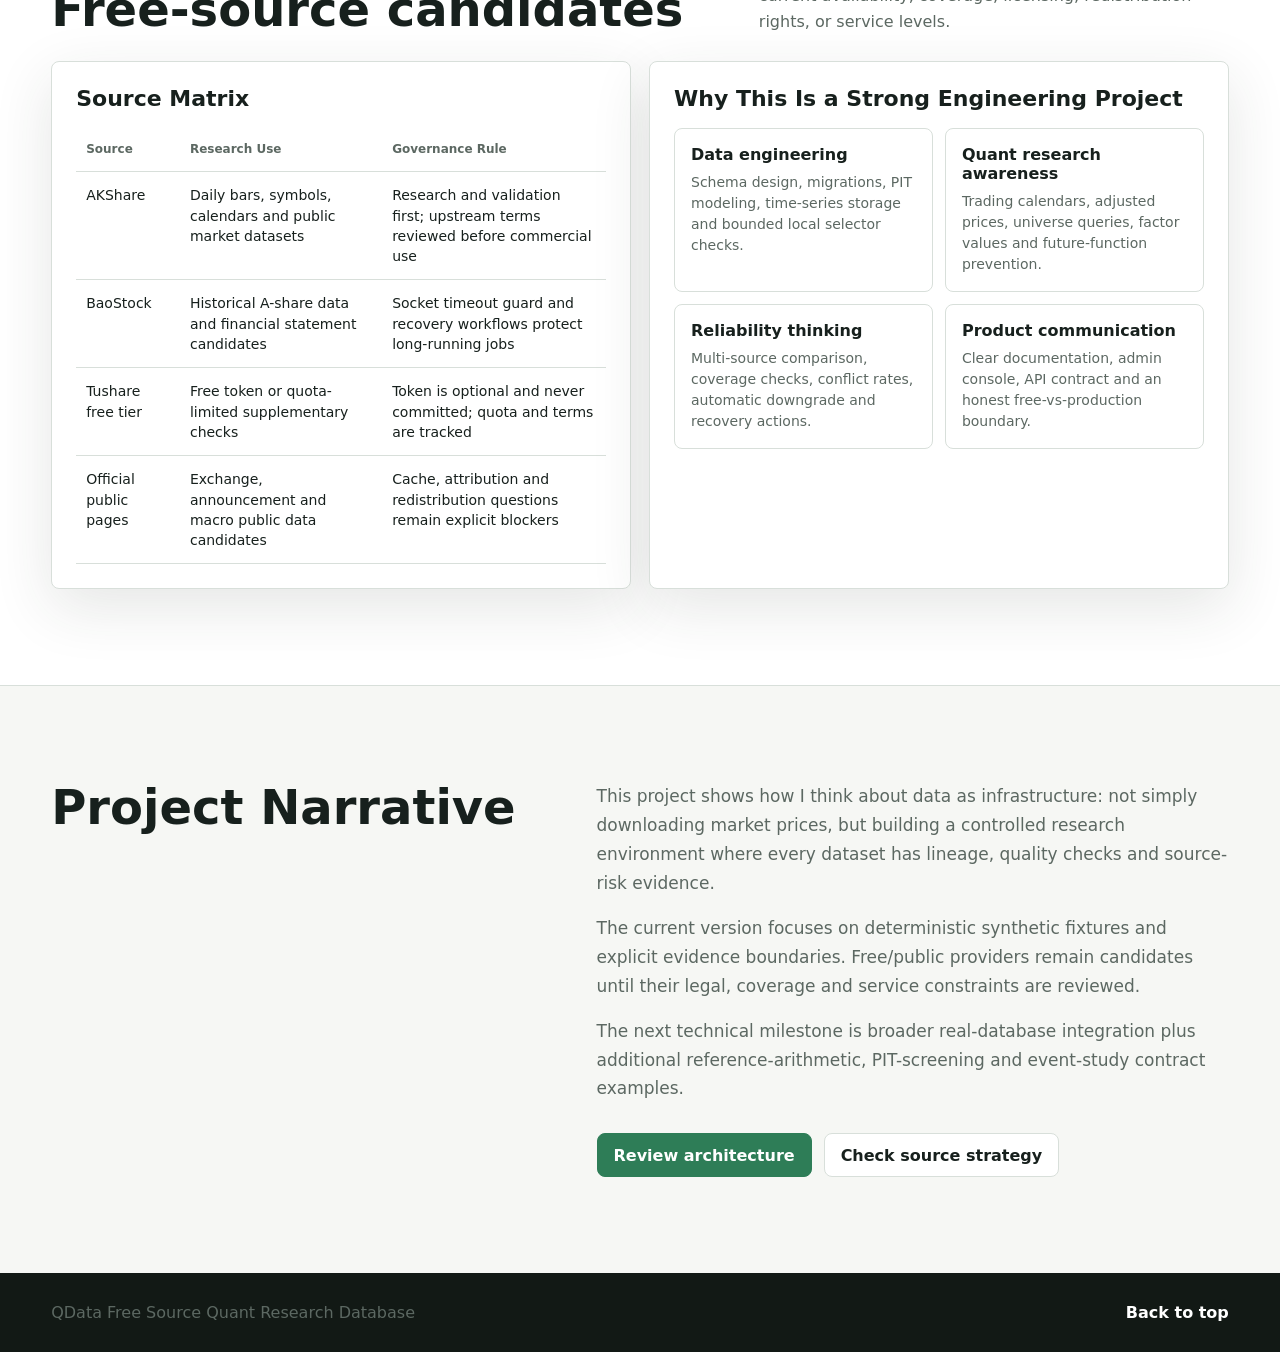
==== commit da9b365e: "Clarify QData public evidence boundaries" ====
--- a/docs/index.html
+++ b/docs/index.html
@@ -3,7 +3,7 @@
 <head>
   <meta charset="utf-8">
   <meta name="viewport" content="width=device-width, initial-scale=1">
-  <meta name="description" content="QData is a zero-cost A-share quant research database project built with free-source adapters, data quality checks, PIT research modeling and admin observability.">
+  <meta name="description" content="QData is an A-share research data-engineering prototype with synthetic fixtures, unit-verified contracts, bounded local selector evidence, and explicit integration gaps.">
   <title>QData Free Source Quant Research Database</title>
   <link rel="stylesheet" href="styles.css">
 </head>
@@ -24,10 +24,10 @@
   <main id="top">
     <section class="hero" aria-label="Project hero">
       <div class="hero-inner">
-        <p class="eyebrow">Zero-cost quant data engineering project</p>
+        <p class="eyebrow">A-share research data-engineering prototype</p>
         <h1>QData Free Source Quant Research Database</h1>
         <p class="hero-copy">
-          An A-share research data platform that turns open-source and public financial data into an auditable quant research stack: ingestion, PIT modeling, source reliability, recovery workflows, and an admin console.
+          A prototype for auditable research contracts, PIT modeling, source governance, and SDK/API shapes. Its public green path uses synthetic fixtures; database evidence is explicitly bounded.
         </p>
         <div class="hero-actions">
           <a class="button primary" href="#proof">View verification</a>
@@ -38,27 +38,27 @@
 
     <section id="proof" class="section band">
       <div class="section-head">
-        <h2 class="section-title">Verified Engineering Signals</h2>
+        <h2 class="section-title">Evidence Boundaries</h2>
         <p class="section-note">
-          The page is meant to be a concise technical project overview: fast to read, backed by command outputs, and honest about the free-source boundary.
+          Current evidence is divided into offline deterministic checks, bounded local selectors, and work that still needs real integration.
         </p>
       </div>
       <div class="metric-grid">
         <div class="metric">
-          <strong>Offline</strong>
-          <span>deterministic unittest command for SDK, fake-backend, worker, API and console behavior</span>
-        </div>
-        <div class="metric">
-          <strong>Local-only</strong>
-          <span>console smoke requires an explicitly started local API service</span>
-        </div>
-        <div class="metric">
-          <strong>Candidates</strong>
-          <span>free-source adapters require source-by-source legal, coverage and SLA review</span>
-        </div>
-        <div class="metric">
-          <strong>0 RMB</strong>
-          <span>current research route uses free/open/public sources, not paid production feeds</span>
+          <strong>Synthetic fixtures</strong>
+          <span>offline SDK examples and research_snapshot_v1 contract samples</span>
+        </div>
+        <div class="metric">
+          <strong>Unit-verified</strong>
+          <span>deterministic contracts and public arithmetic are covered by unittest</span>
+        </div>
+        <div class="metric">
+          <strong>Bounded local selectors</strong>
+          <span>focused Postgres 16 and ClickHouse 24.8 selector evidence only</span>
+        </div>
+        <div class="metric">
+          <strong>Real integration pending</strong>
+          <span>query plans, cross-store transactions, recovery, performance and sustained operation</span>
         </div>
       </div>
     </section>
@@ -67,7 +67,7 @@
       <div class="section-head">
         <h2 class="section-title">How It Works</h2>
         <p class="section-note">
-          QData is not just a scraper. It is a small research data platform with storage, quality gates, source governance, worker automation and REST/admin surfaces.
+          The repository contains a prototype architecture. Presence of a component does not imply end-to-end or production verification.
         </p>
       </div>
       <div class="system-grid">
@@ -76,7 +76,7 @@
           <div class="pipeline">
             <div class="pipe-step">
               <span class="number">1</span>
-              <div><b>Collect free-source data</b><span>AKShare, BaoStock, Tushare free tier, exchange pages, public announcements and local fixtures.</span></div>
+              <div><b>Evaluate source candidates</b><span>Adapters and public-source candidates remain subject to legal, coverage and SLA review.</span></div>
               <span class="status">ingest</span>
             </div>
             <div class="pipe-step">
@@ -91,13 +91,13 @@
             </div>
             <div class="pipe-step">
               <span class="number">4</span>
-              <div><b>Serve research workflows</b><span>Python SDK, PostgreSQL metadata, ClickHouse time series, REST API and Upsilon admin console.</span></div>
+              <div><b>Expose prototype surfaces</b><span>Python SDK, storage schemas, REST API and admin-console shapes with distinct evidence levels.</span></div>
               <span class="status">serve</span>
             </div>
           </div>
         </div>
         <div class="panel">
-          <h3>Local Verification</h3>
+          <h3>Reproducible Checks</h3>
           <div class="proof">
             <b>Unit test suite</b>
             <code>python3 -m unittest discover -s tests -p 'test_*.py'
@@ -123,9 +123,9 @@
 
     <section id="sources" class="section band">
       <div class="section-head">
-        <h2 class="section-title">Free Source Strategy</h2>
+        <h2 class="section-title">Free-source candidates</h2>
         <p class="section-note">
-          The project is deliberately framed as a research database. Free sources can be excellent for learning, validation and strategy research, while commercial production use needs separate authorization.
+          Adapters are research candidates, not an assurance of current availability, coverage, licensing, redistribution rights, or service levels.
         </p>
       </div>
       <div class="system-grid">
@@ -166,7 +166,7 @@
         <div class="panel">
           <h3>Why This Is a Strong Engineering Project</h3>
           <div class="skills">
-            <div class="skill"><b>Data engineering</b><span>Schema design, migrations, PIT modeling, time-series storage and reproducible local Docker smoke tests.</span></div>
+            <div class="skill"><b>Data engineering</b><span>Schema design, migrations, PIT modeling, time-series storage and bounded local selector checks.</span></div>
             <div class="skill"><b>Quant research awareness</b><span>Trading calendars, adjusted prices, universe queries, factor values and future-function prevention.</span></div>
             <div class="skill"><b>Reliability thinking</b><span>Multi-source comparison, coverage checks, conflict rates, automatic downgrade and recovery actions.</span></div>
             <div class="skill"><b>Product communication</b><span>Clear documentation, admin console, API contract and an honest free-vs-production boundary.</span></div>
@@ -185,10 +185,10 @@
             This project shows how I think about data as infrastructure: not simply downloading market prices, but building a controlled research environment where every dataset has lineage, quality checks and source-risk evidence.
           </p>
           <p>
-            The current version intentionally focuses on a zero-cost research route. It documents software engineering choices, quantitative finance assumptions and independent project execution in a reproducible repository.
+            The current version focuses on deterministic synthetic fixtures and explicit evidence boundaries. Free/public providers remain candidates until their legal, coverage and service constraints are reviewed.
           </p>
           <p>
-            The next technical milestone is to publish more example notebooks: factor construction, PIT financial screening, event-study samples and a small backtest powered by the QData SDK.
+            The next technical milestone is broader real-database integration plus additional reference-arithmetic, PIT-screening and event-study contract examples.
           </p>
           <div class="hero-actions">
             <a class="button primary" href="#system">Review architecture</a>
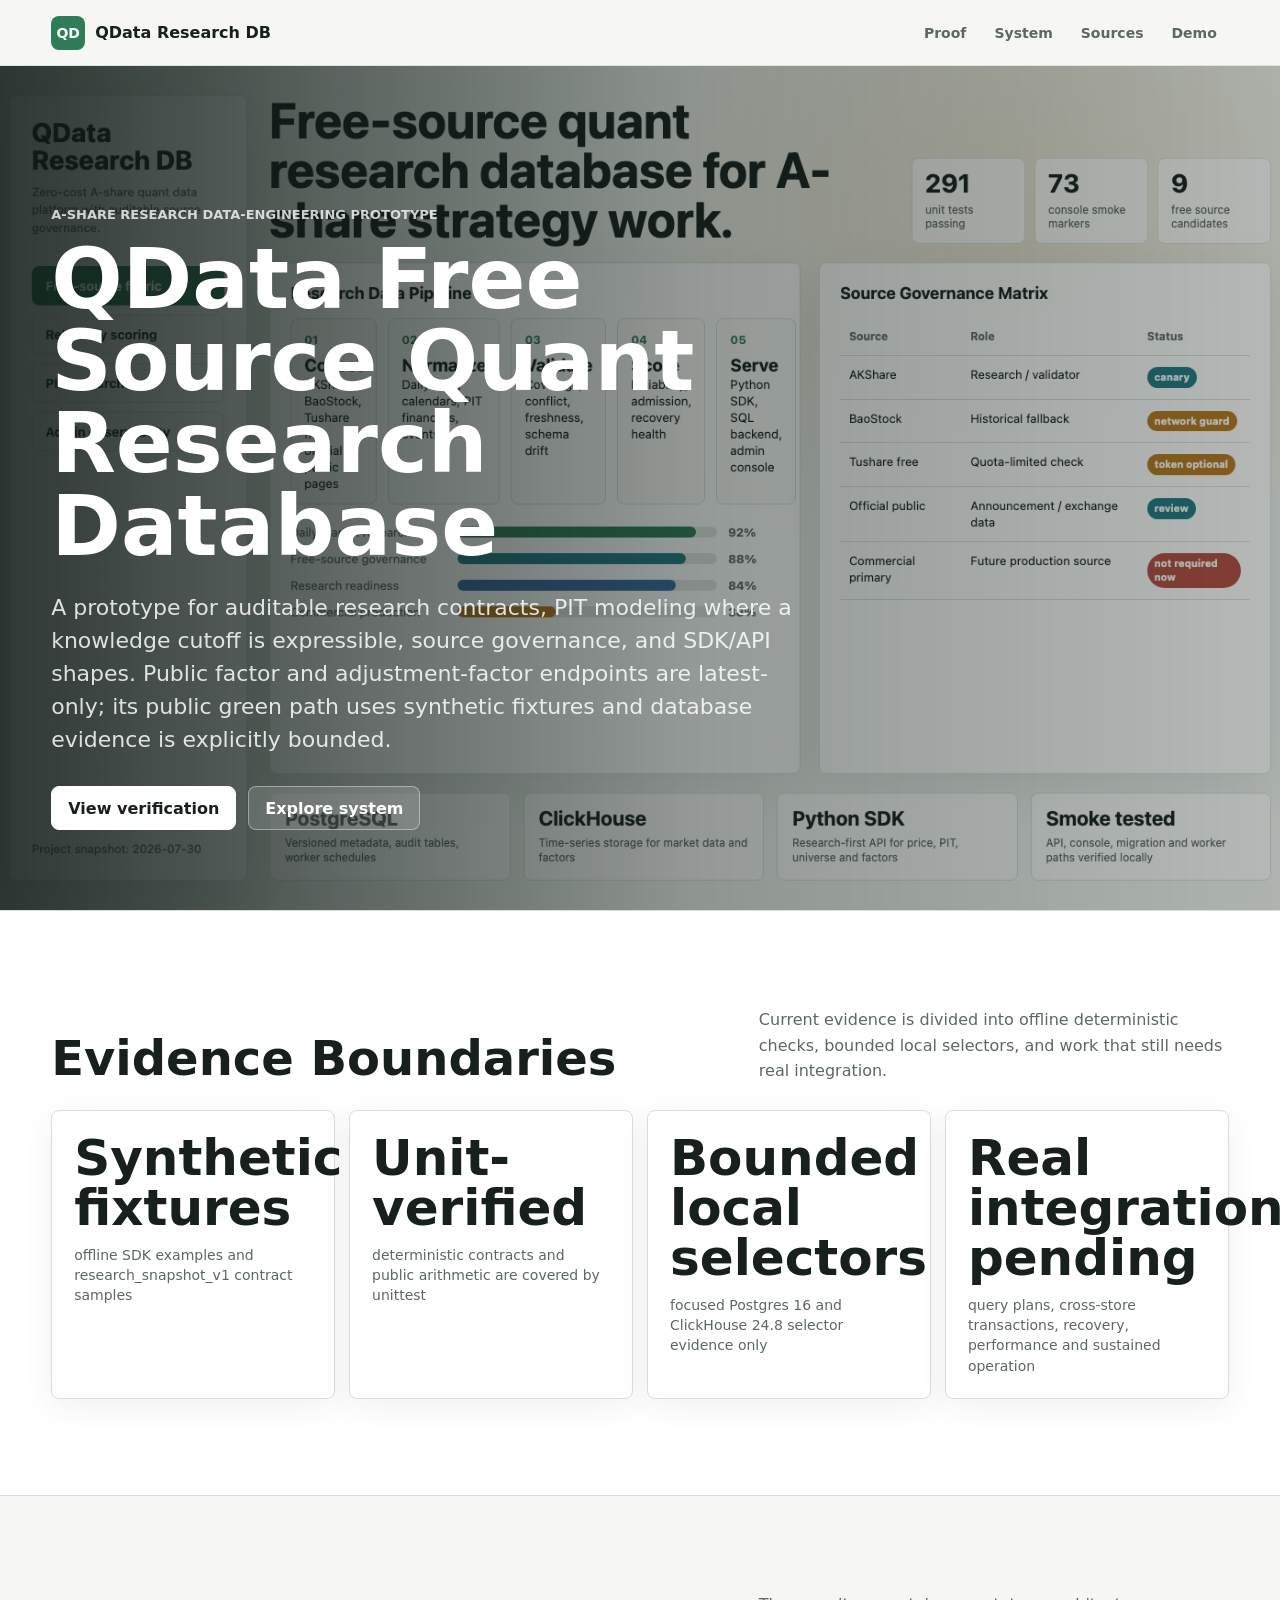
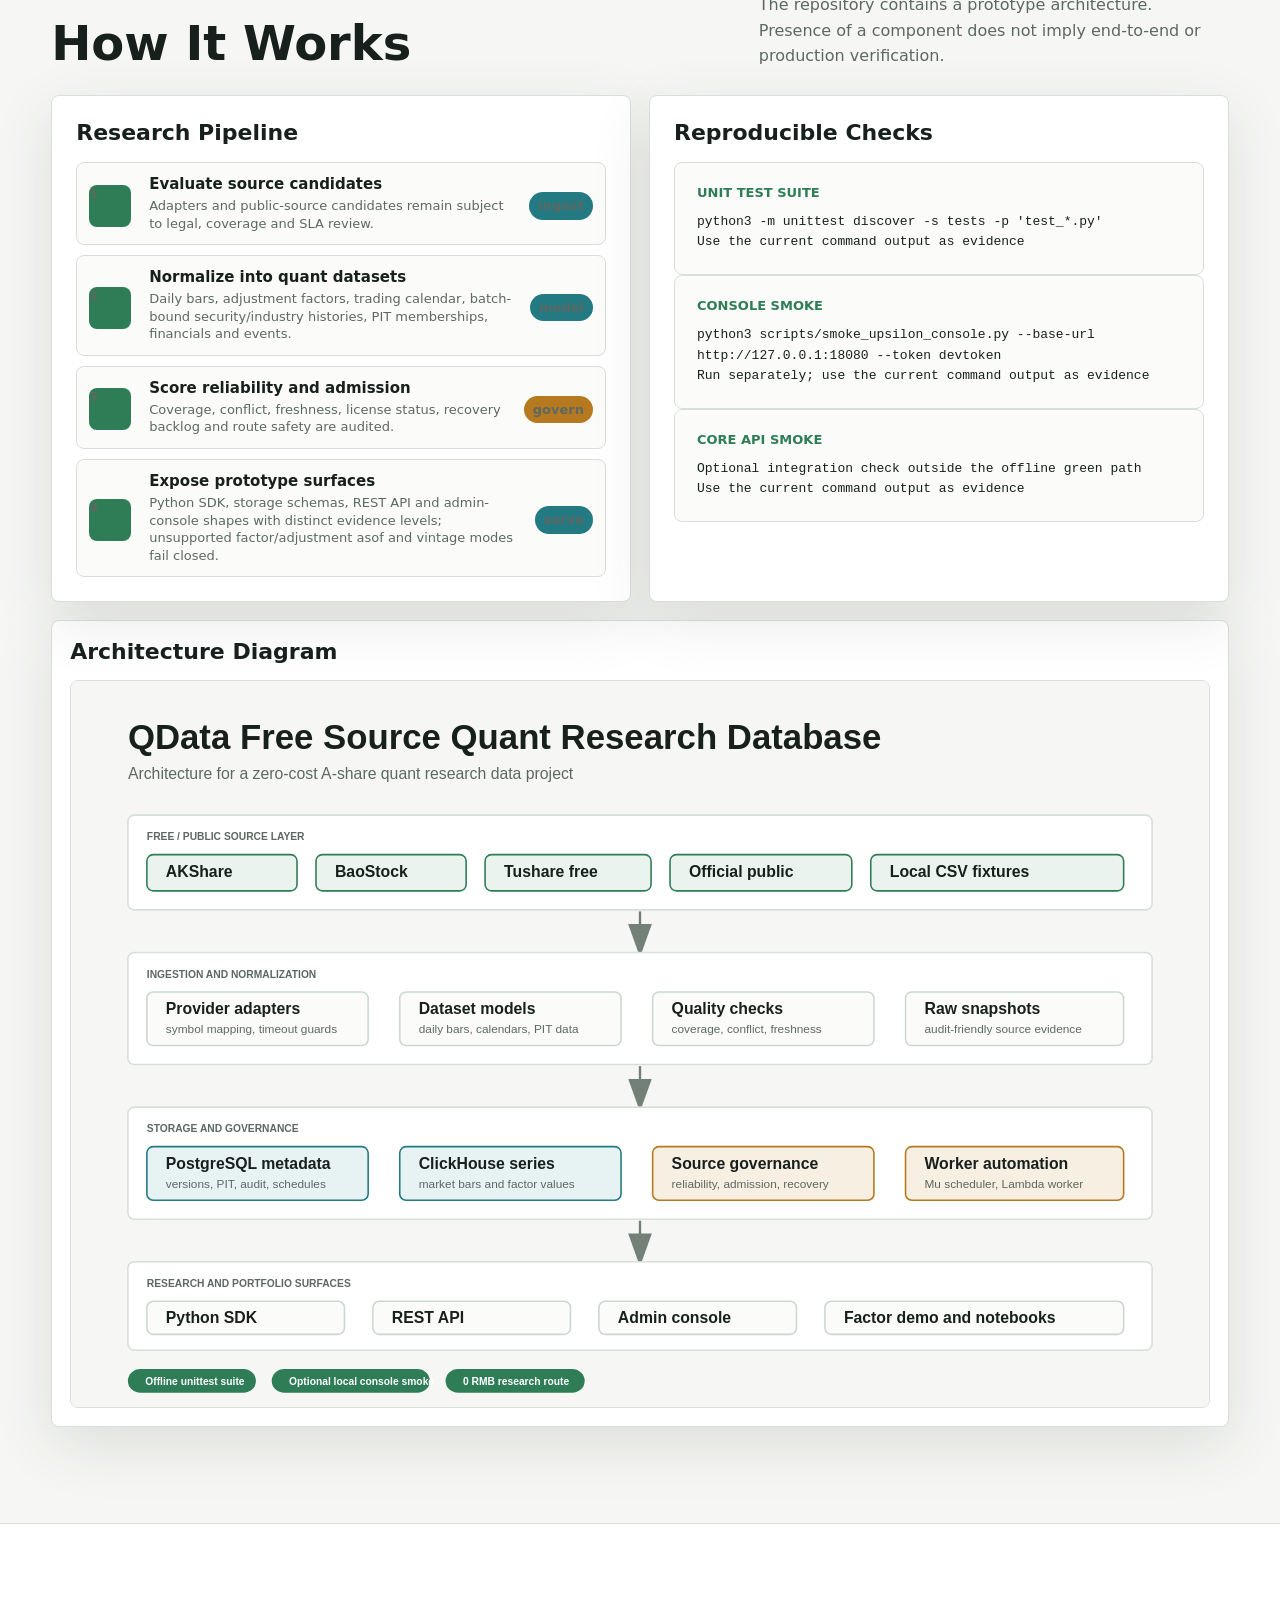
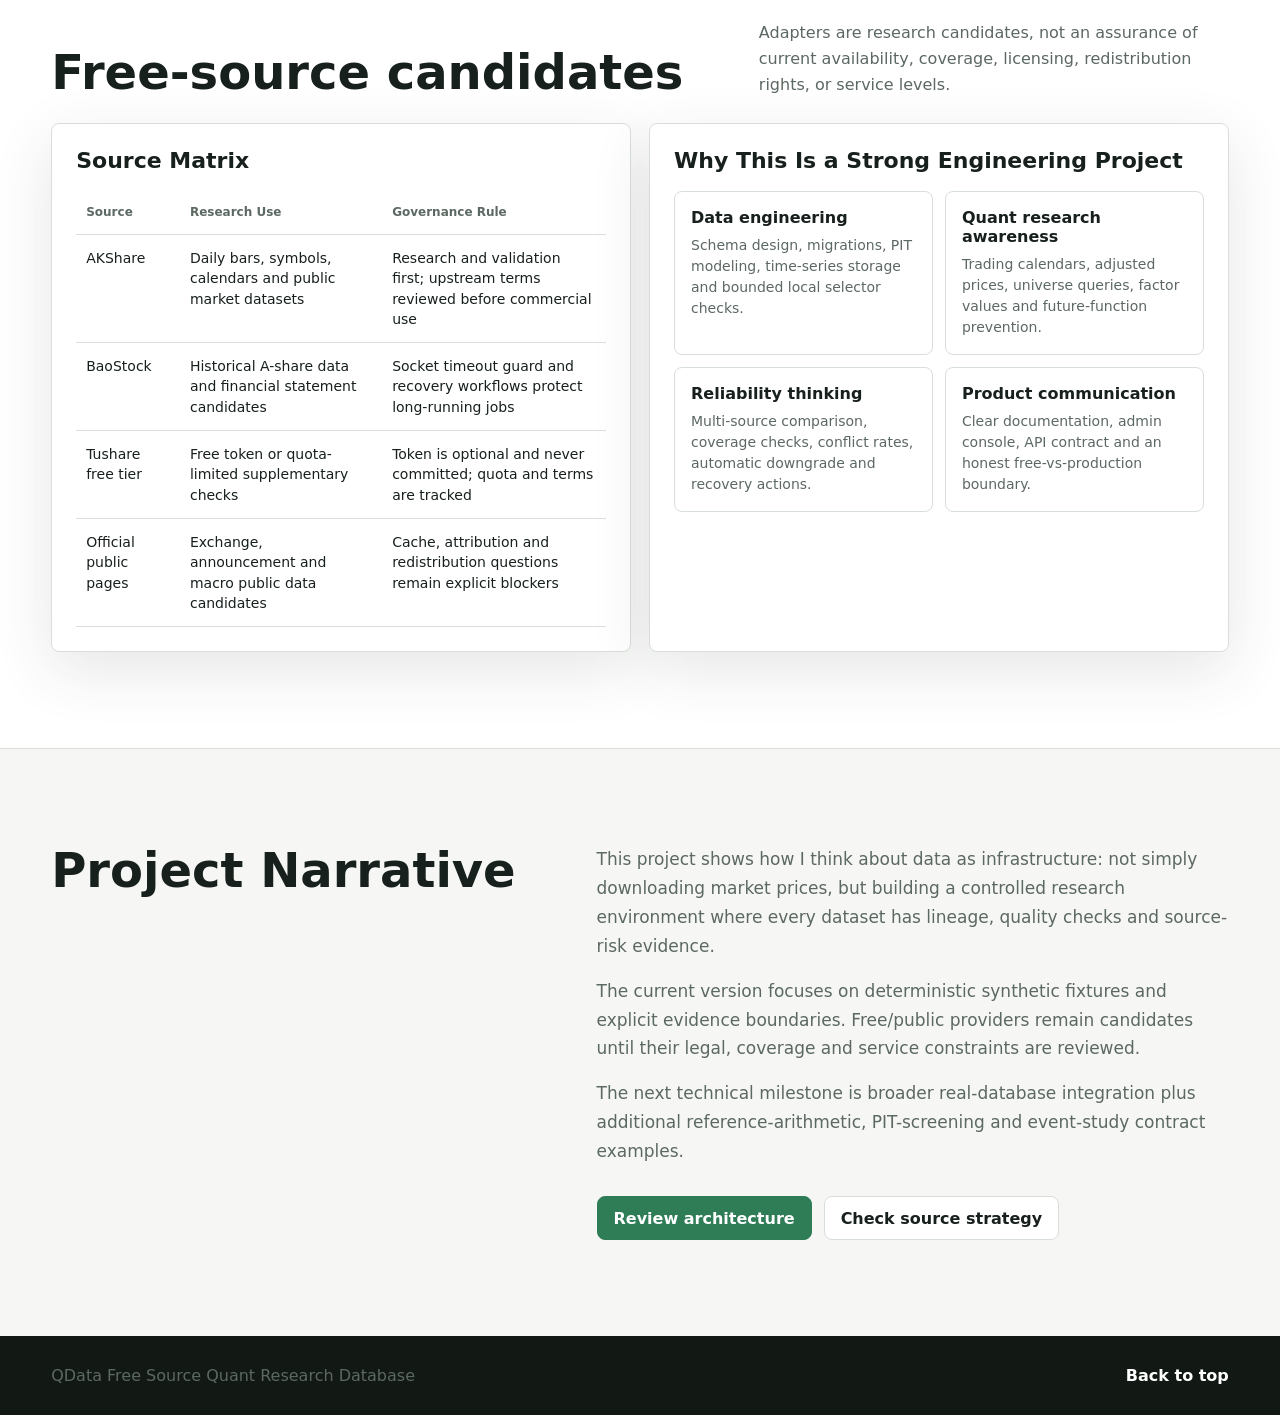
==== commit 838bdde6: "Complete point-in-time data semantics" ====
--- a/docs/index.html
+++ b/docs/index.html
@@ -27,7 +27,7 @@
         <p class="eyebrow">A-share research data-engineering prototype</p>
         <h1>QData Free Source Quant Research Database</h1>
         <p class="hero-copy">
-          A prototype for auditable research contracts, PIT modeling, source governance, and SDK/API shapes. Its public green path uses synthetic fixtures; database evidence is explicitly bounded.
+          A prototype for auditable research contracts, PIT modeling where a knowledge cutoff is expressible, source governance, and SDK/API shapes. Public factor and adjustment-factor endpoints are latest-only; its public green path uses synthetic fixtures and database evidence is explicitly bounded.
         </p>
         <div class="hero-actions">
           <a class="button primary" href="#proof">View verification</a>
@@ -81,7 +81,7 @@
             </div>
             <div class="pipe-step">
               <span class="number">2</span>
-              <div><b>Normalize into quant datasets</b><span>Daily bars, adjustment factors, trading calendar, index/industry data, PIT financials and events.</span></div>
+              <div><b>Normalize into quant datasets</b><span>Daily bars, adjustment factors, trading calendar, batch-bound security/industry histories, PIT memberships, financials and events.</span></div>
               <span class="status">model</span>
             </div>
             <div class="pipe-step">
@@ -91,7 +91,7 @@
             </div>
             <div class="pipe-step">
               <span class="number">4</span>
-              <div><b>Expose prototype surfaces</b><span>Python SDK, storage schemas, REST API and admin-console shapes with distinct evidence levels.</span></div>
+              <div><b>Expose prototype surfaces</b><span>Python SDK, storage schemas, REST API and admin-console shapes with distinct evidence levels; unsupported factor/adjustment asof and vintage modes fail closed.</span></div>
               <span class="status">serve</span>
             </div>
           </div>
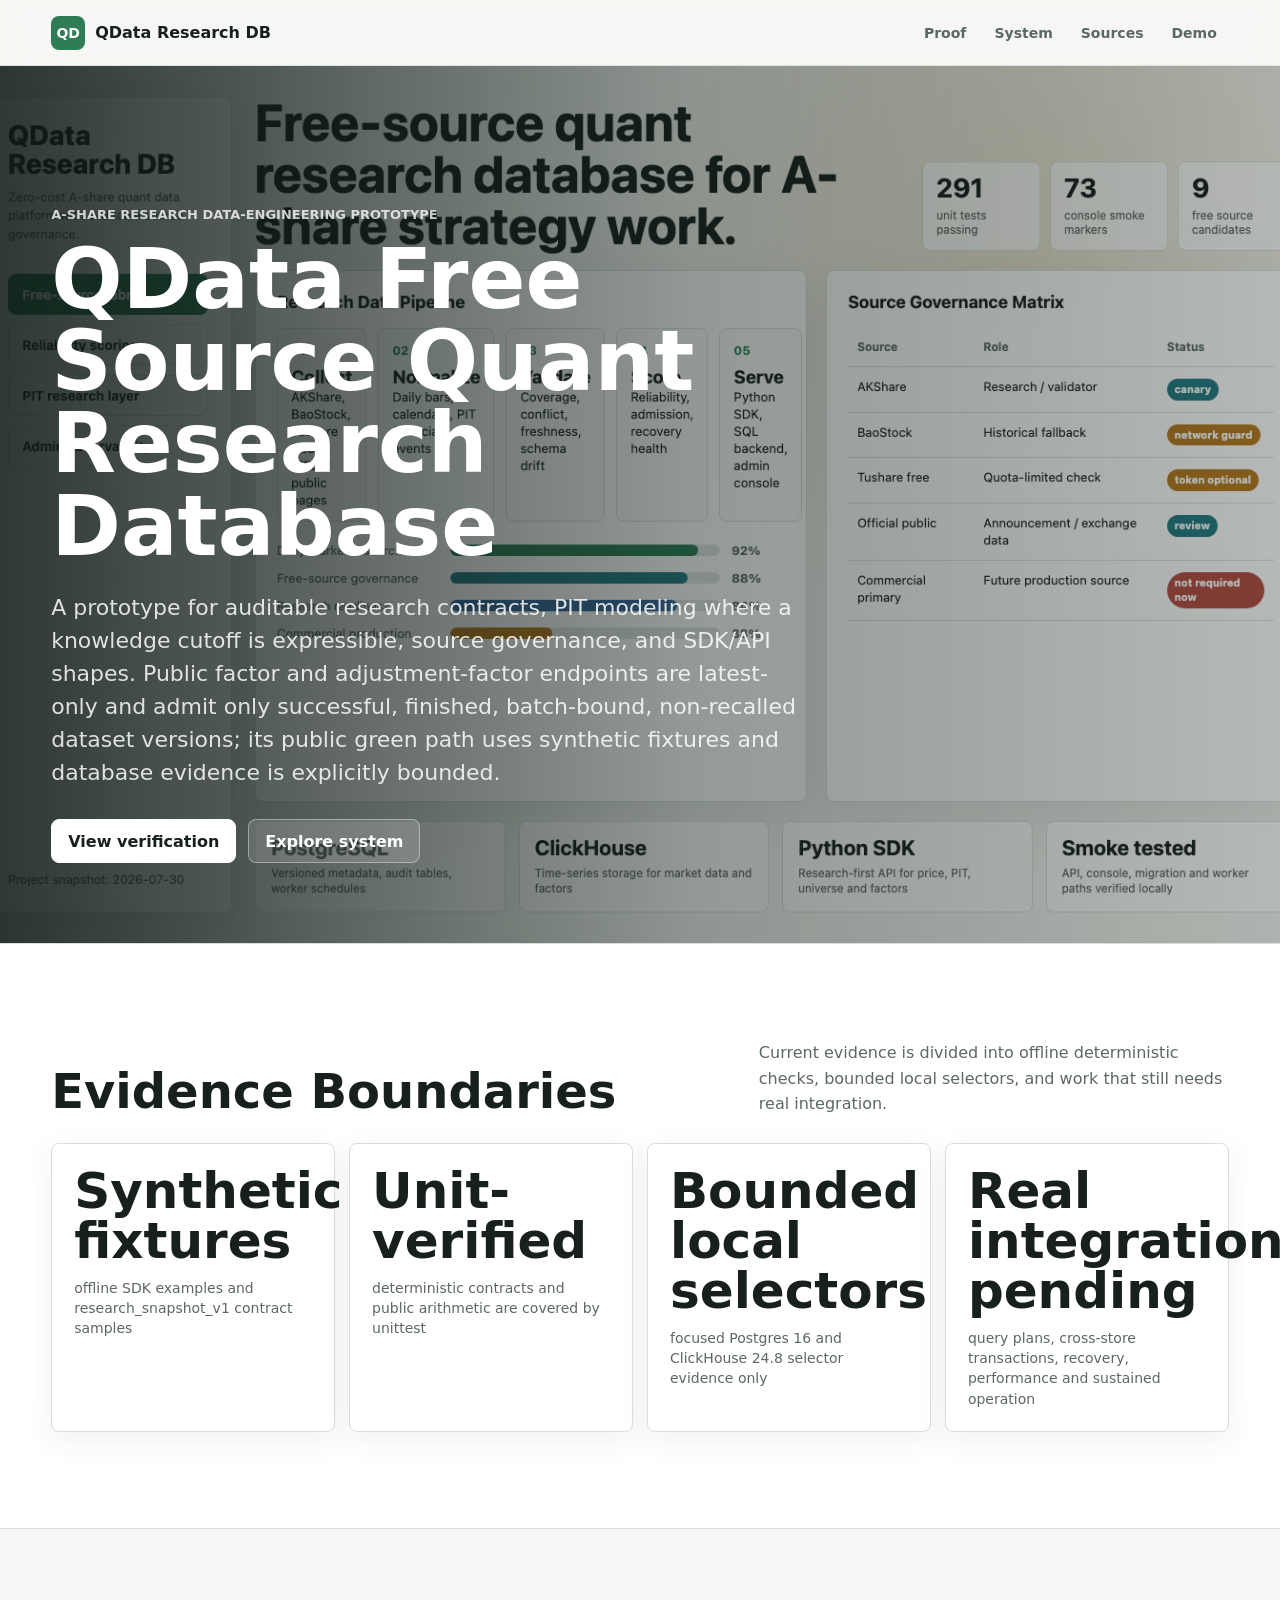
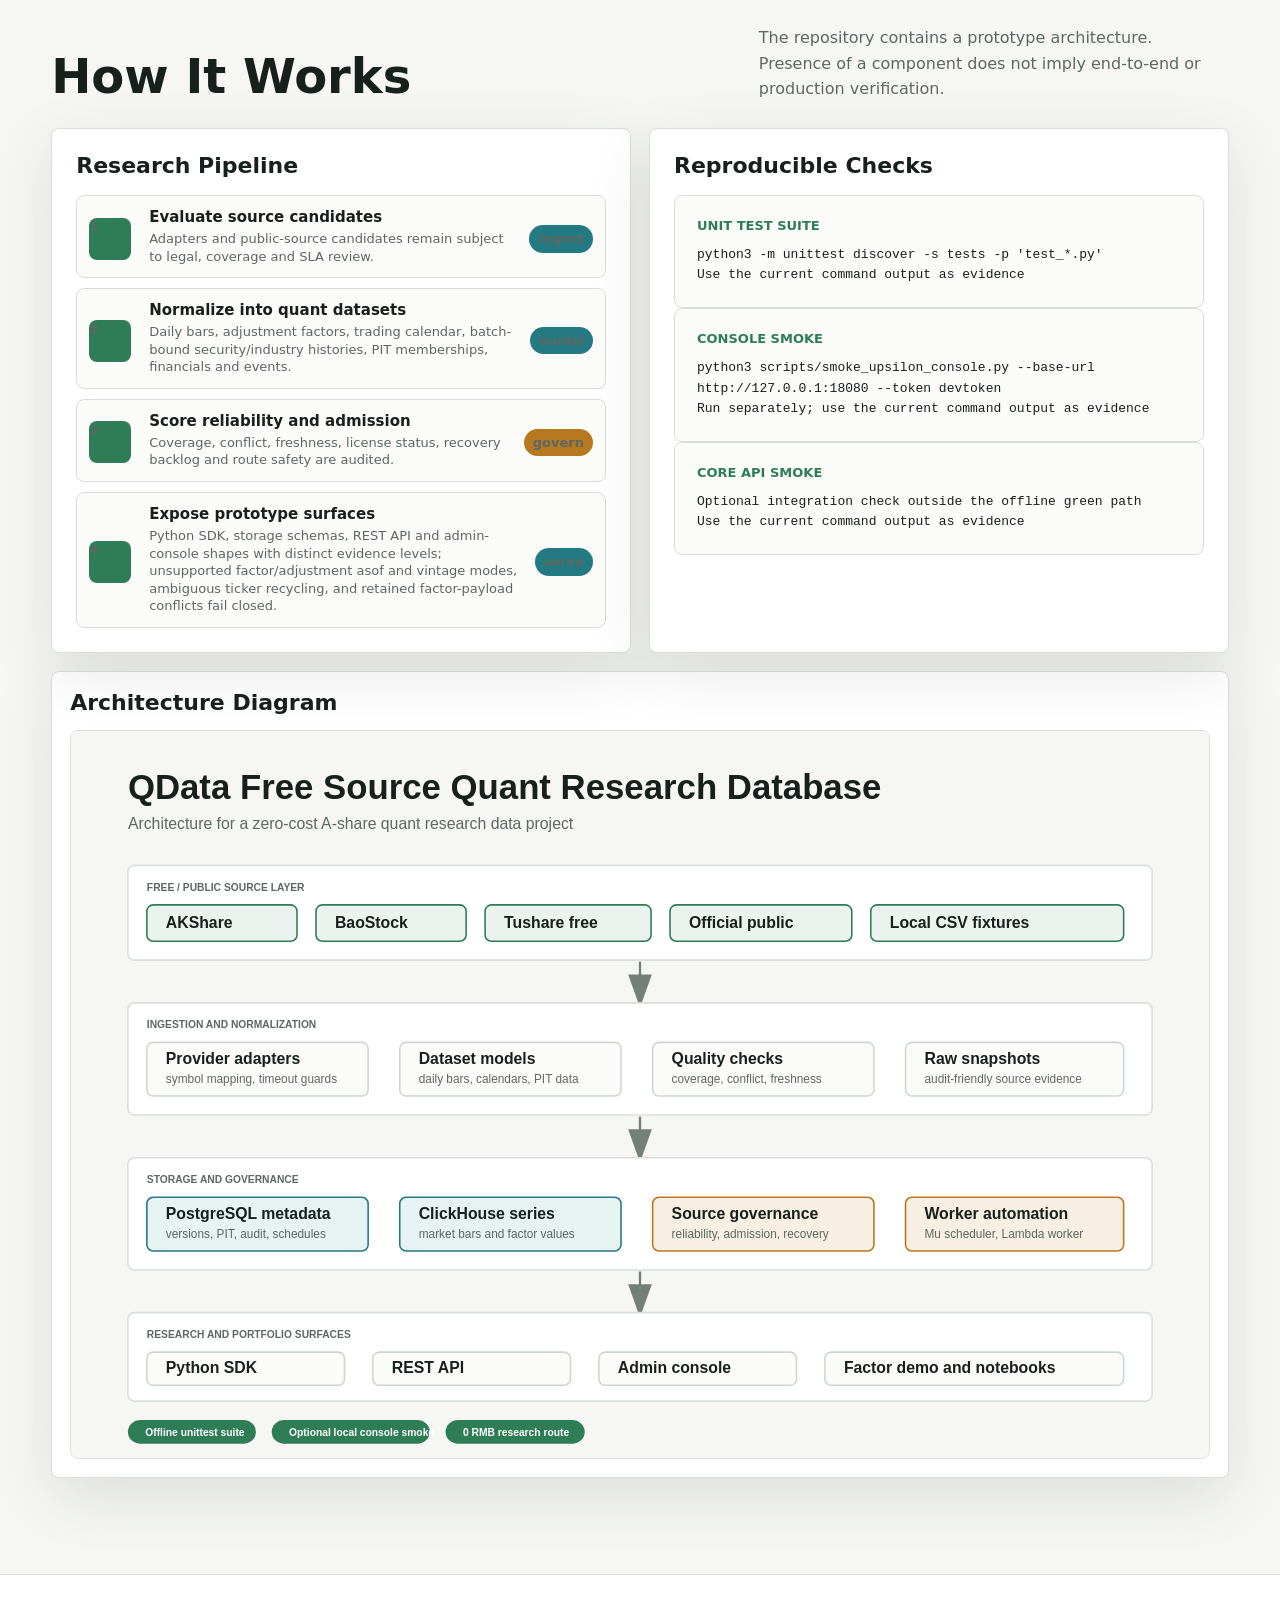
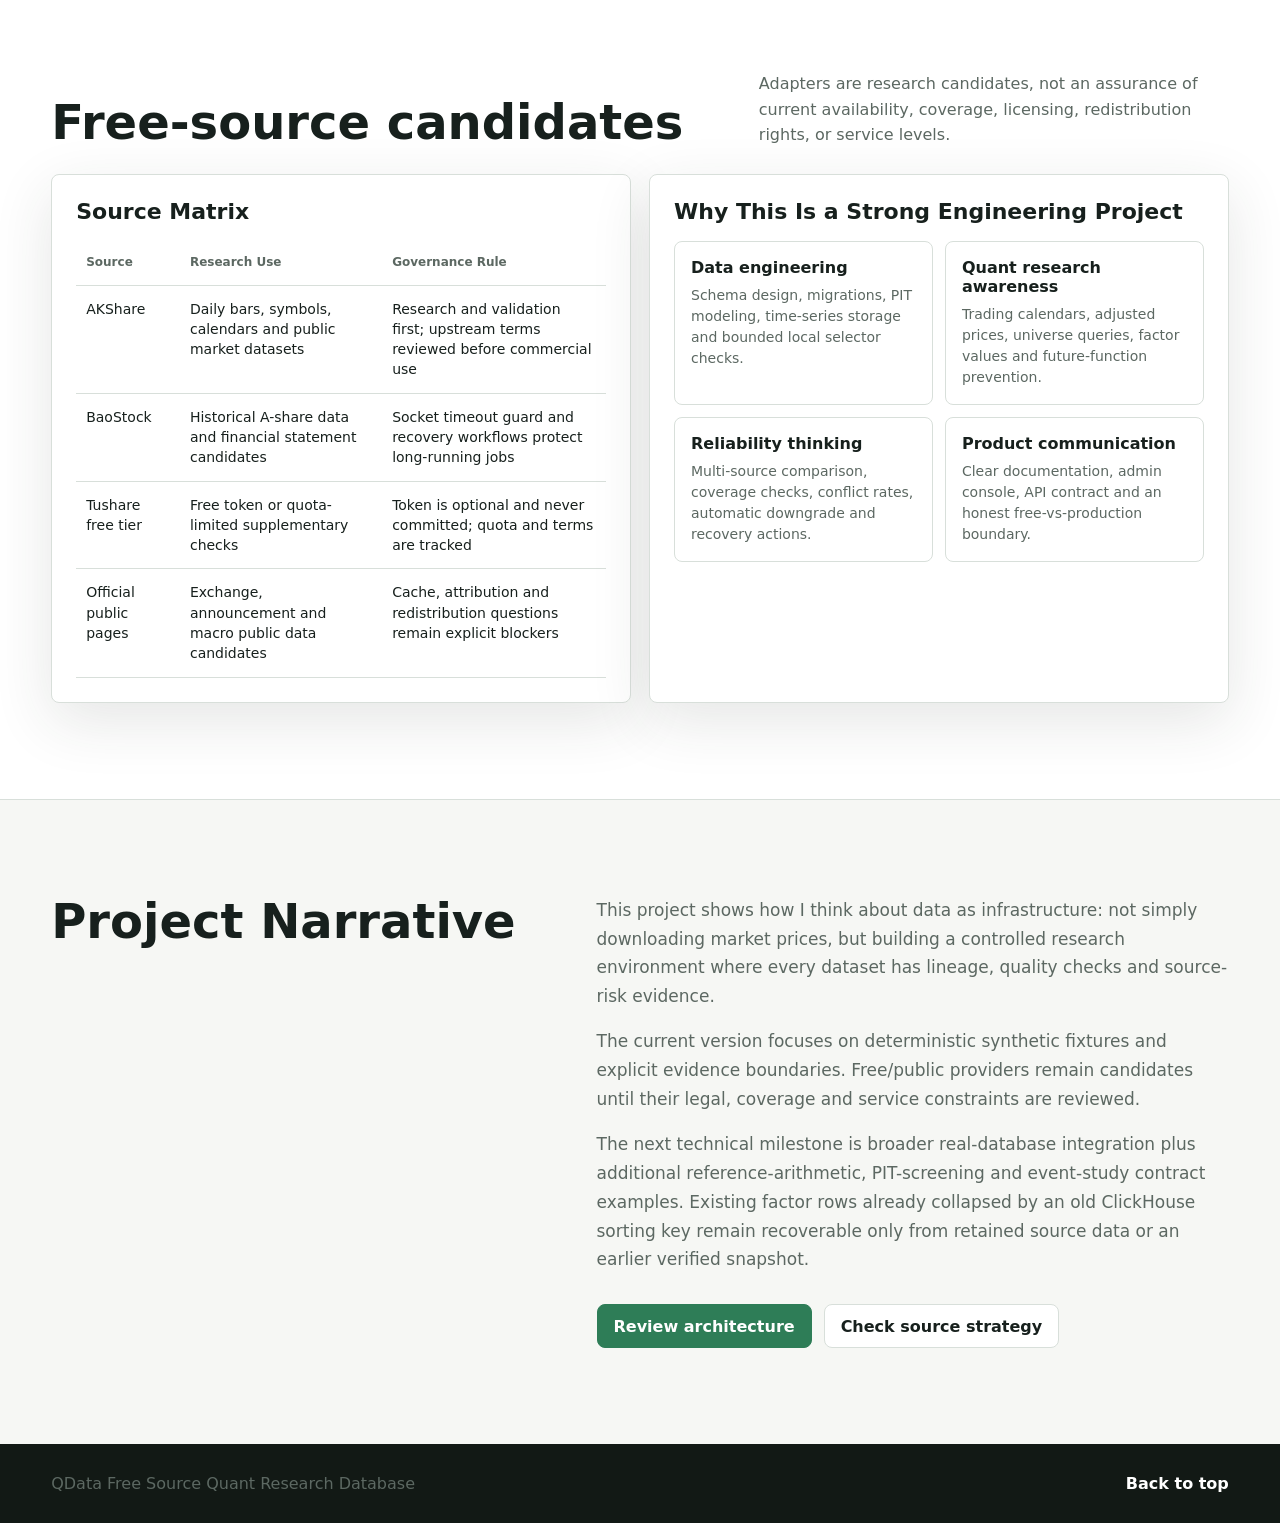
==== commit 6552da9a: "Close point-in-time selector edge cases" ====
--- a/docs/index.html
+++ b/docs/index.html
@@ -27,7 +27,7 @@
         <p class="eyebrow">A-share research data-engineering prototype</p>
         <h1>QData Free Source Quant Research Database</h1>
         <p class="hero-copy">
-          A prototype for auditable research contracts, PIT modeling where a knowledge cutoff is expressible, source governance, and SDK/API shapes. Public factor and adjustment-factor endpoints are latest-only; its public green path uses synthetic fixtures and database evidence is explicitly bounded.
+          A prototype for auditable research contracts, PIT modeling where a knowledge cutoff is expressible, source governance, and SDK/API shapes. Public factor and adjustment-factor endpoints are latest-only and admit only successful, finished, batch-bound, non-recalled dataset versions; its public green path uses synthetic fixtures and database evidence is explicitly bounded.
         </p>
         <div class="hero-actions">
           <a class="button primary" href="#proof">View verification</a>
@@ -91,7 +91,7 @@
             </div>
             <div class="pipe-step">
               <span class="number">4</span>
-              <div><b>Expose prototype surfaces</b><span>Python SDK, storage schemas, REST API and admin-console shapes with distinct evidence levels; unsupported factor/adjustment asof and vintage modes fail closed.</span></div>
+              <div><b>Expose prototype surfaces</b><span>Python SDK, storage schemas, REST API and admin-console shapes with distinct evidence levels; unsupported factor/adjustment asof and vintage modes, ambiguous ticker recycling, and retained factor-payload conflicts fail closed.</span></div>
               <span class="status">serve</span>
             </div>
           </div>
@@ -188,7 +188,7 @@
             The current version focuses on deterministic synthetic fixtures and explicit evidence boundaries. Free/public providers remain candidates until their legal, coverage and service constraints are reviewed.
           </p>
           <p>
-            The next technical milestone is broader real-database integration plus additional reference-arithmetic, PIT-screening and event-study contract examples.
+            The next technical milestone is broader real-database integration plus additional reference-arithmetic, PIT-screening and event-study contract examples. Existing factor rows already collapsed by an old ClickHouse sorting key remain recoverable only from retained source data or an earlier verified snapshot.
           </p>
           <div class="hero-actions">
             <a class="button primary" href="#system">Review architecture</a>
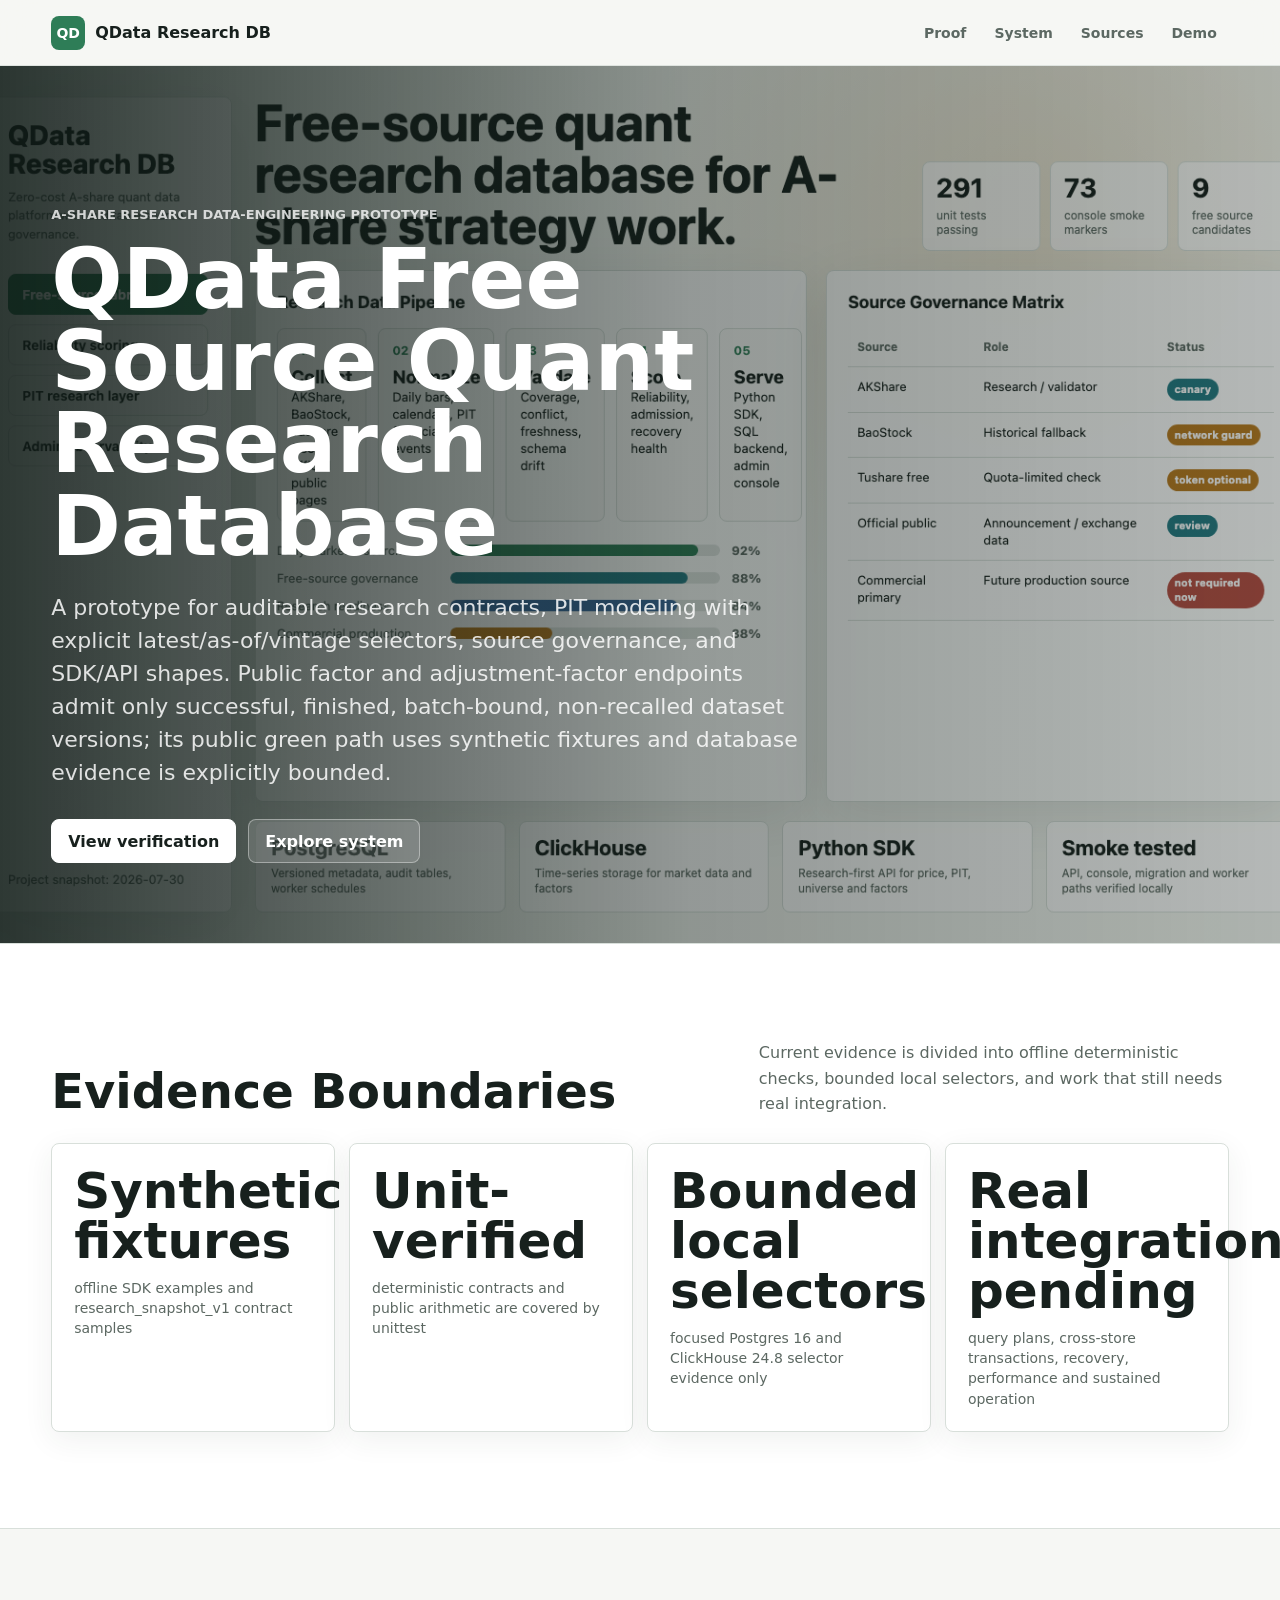
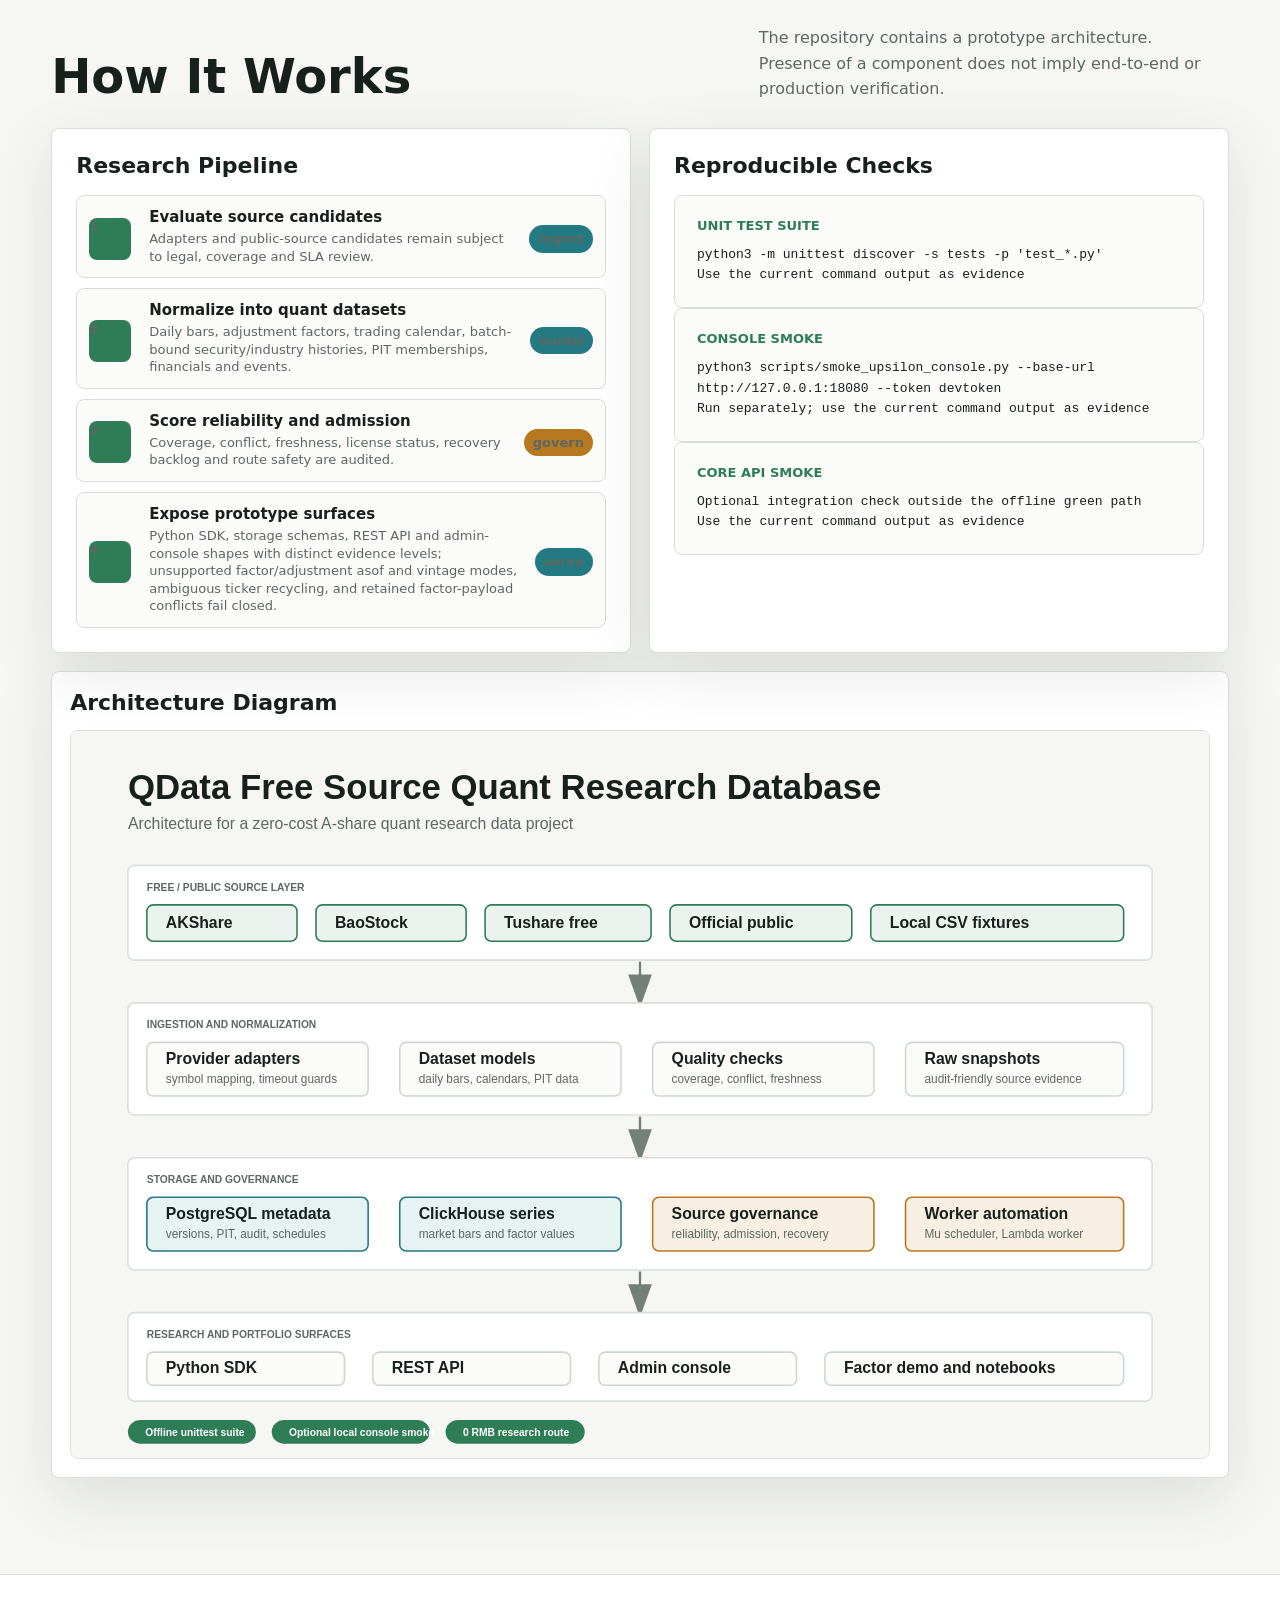
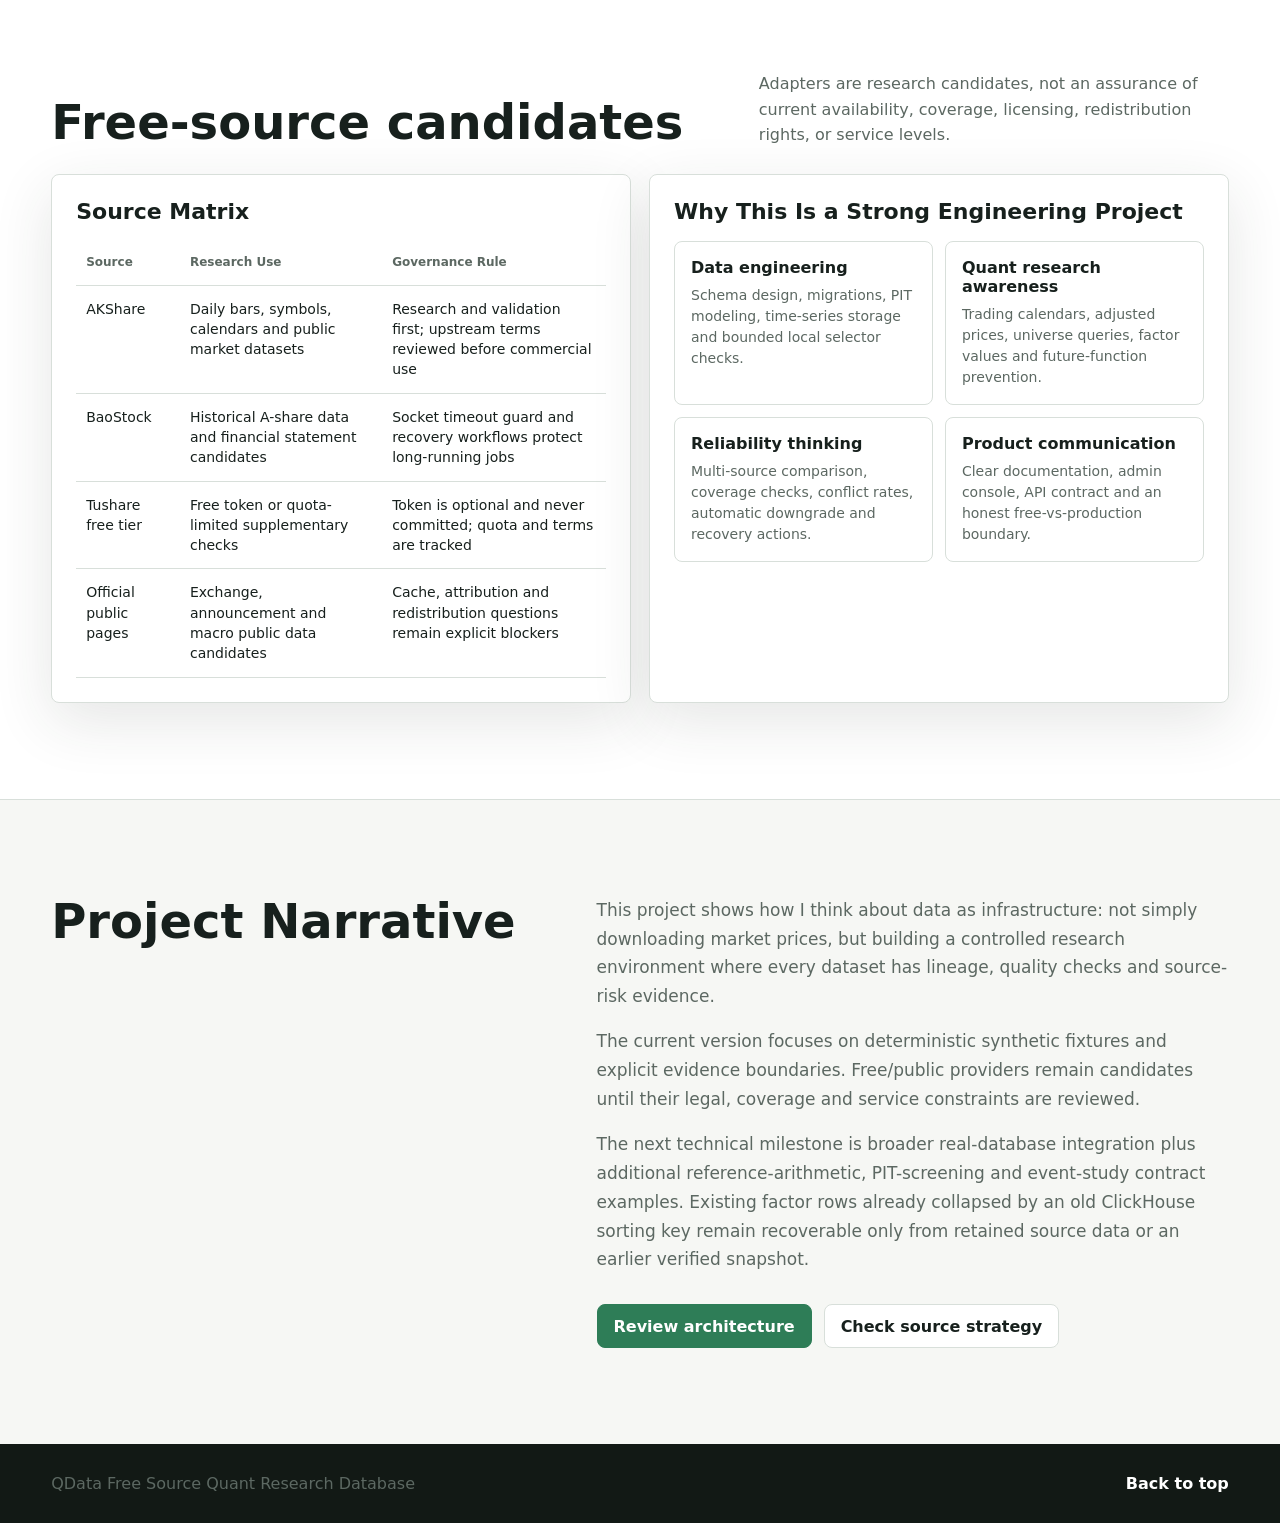
==== commit 19b2dd1d: "Expose strict as-of and vintage factor queries" ====
--- a/docs/index.html
+++ b/docs/index.html
@@ -27,7 +27,7 @@
         <p class="eyebrow">A-share research data-engineering prototype</p>
         <h1>QData Free Source Quant Research Database</h1>
         <p class="hero-copy">
-          A prototype for auditable research contracts, PIT modeling where a knowledge cutoff is expressible, source governance, and SDK/API shapes. Public factor and adjustment-factor endpoints are latest-only and admit only successful, finished, batch-bound, non-recalled dataset versions; its public green path uses synthetic fixtures and database evidence is explicitly bounded.
+          A prototype for auditable research contracts, PIT modeling with explicit latest/as-of/vintage selectors, source governance, and SDK/API shapes. Public factor and adjustment-factor endpoints admit only successful, finished, batch-bound, non-recalled dataset versions; its public green path uses synthetic fixtures and database evidence is explicitly bounded.
         </p>
         <div class="hero-actions">
           <a class="button primary" href="#proof">View verification</a>
